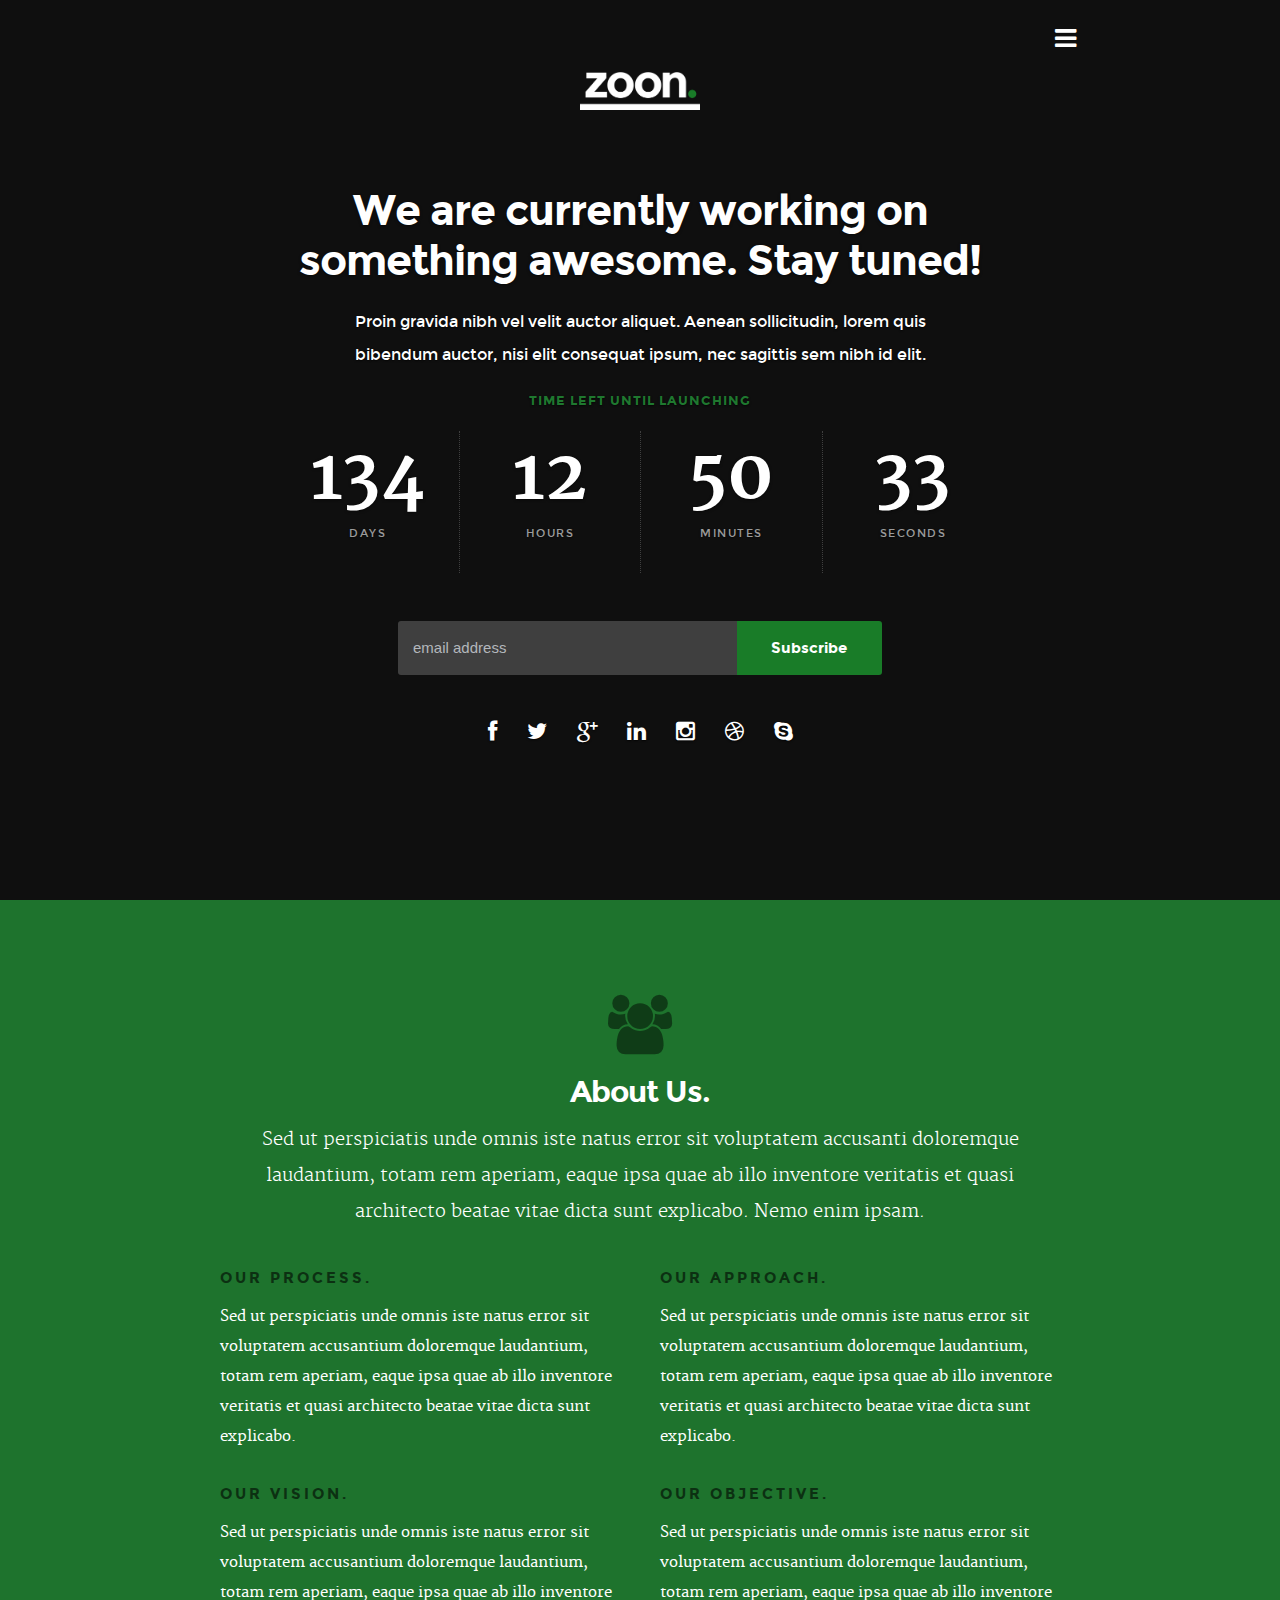
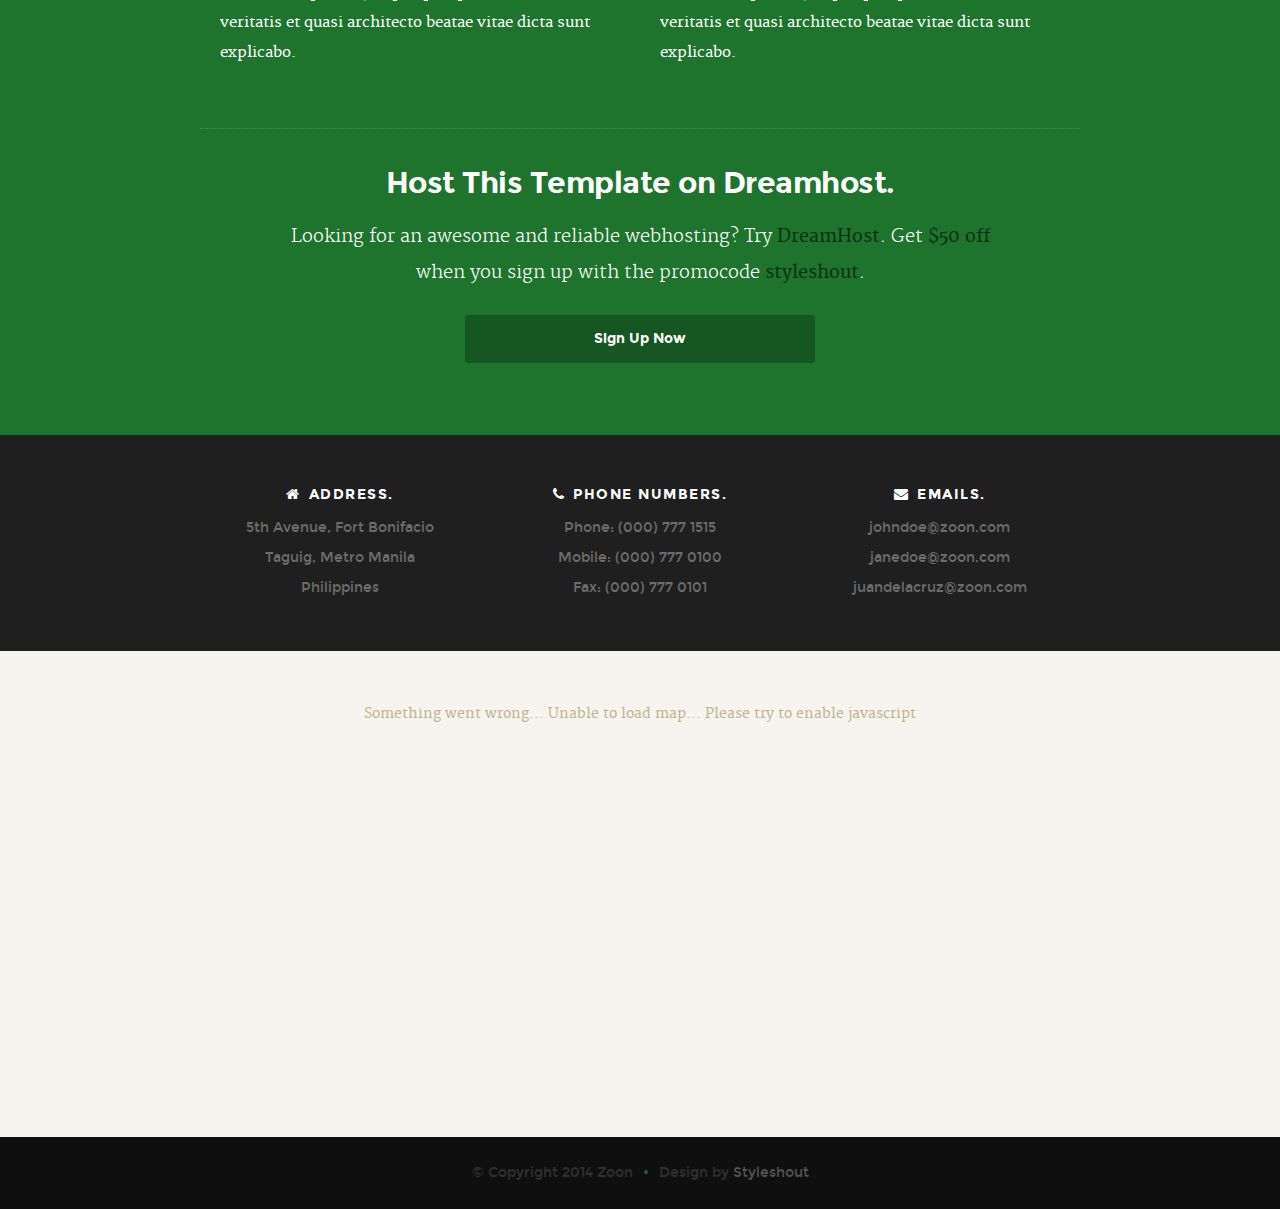
==== inner.html @ 170deaaf "Merge pull request #1 from myxaj13/rusification-for-index-myxa" ====
<!DOCTYPE html>
<!--[if lt IE 8 ]><html class="no-js ie ie7" lang="en"> <![endif]-->
<!--[if IE 8 ]><html class="no-js ie ie8" lang="en"> <![endif]-->
<!--[if (gte IE 8)|!(IE)]><!--><html class="no-js" lang="en"> <!--<![endif]-->
<head>

   <!--- Basic Page Needs
   ================================================== -->
   <meta charset="utf-8">
	<title>Zoon - Free Responsive HTML5/CSS3 Template</title>
	<meta name="description" content="">
	<meta name="author" content="">

   <!-- Mobile Specific Metas
   ================================================== -->
	<meta name="viewport" content="width=device-width, initial-scale=1, maximum-scale=1">

	<!-- CSS
    ================================================== -->
   <link rel="stylesheet" href="css2/default.css">
	<link rel="stylesheet" href="css2/layout.css">
   <link rel="stylesheet" href="css2/media-queries.css">    

   <!-- Script
   ================================================== -->
	<script src="js2/modernizr.js"></script>

   <!-- Favicons
	================================================== -->
	<link rel="shortcut icon" href="favicon.png" >

</head>

<body>

	<div id="preloader">      
      <div id="status">
         <img src="images2/preloader.gif" height="64" width="64" alt="">
      </div>
   </div>

   <!-- Intro Section
   ================================================== -->
   <section id="intro">

   	<header class="row">	 

			<div id="logo" >
				<a href="#" >
                 <img src="images2/logo.png" alt="Zoon">                  
              </a>					
			</div>

		   <nav id="nav-wrap">

		      <a class="menu-btn" href="#nav-wrap" title="Show navigation">Show navigation</a>
			   <a class="menu-btn" href="#" title="Hide navigation">Hide navigation</a>

		      <ul id="nav" class="nav">
		         <li class="current"><a class="smoothscroll" href="#home">Home</a></li>
		         <li><a class="smoothscroll" href="#about">About</a></li>			         
			      <li><a class="smoothscroll" href="#location">Location</a></li>
		      </ul> <!-- end #nav -->

		   </nav> <!-- end #nav-wrap --> 	        

   	</header> <!-- Header End -->   	

   	<div  id="main" class="row">

	   	<div class="twelve columns">
	   			
	   		<h1>We are currently working on something awesome. Stay tuned!</h1>

	   		<p>Proin gravida nibh vel velit auctor aliquet. Aenean sollicitudin, lorem quis bibendum auctor, nisi elit consequat ipsum, nec sagittis sem nibh id elit.</p>

	   		<h5>Time Left Until Launching</h5>

	   		<div id="counter" class="cf">
	   			<span>134 <em>days</em></span> 
 					<span>12 <em>hours</em></span>
					<span>50 <em>minutes</em></span>
 					<span>33 <em>seconds</em></span> 
   			</div>					

   			<!-- Begin MailChimp Signup Form -->
	         <div id="mc_embed_signup">
	            <form action="http://facebook.us8.list-manage.com/subscribe/post?u=cdb7b577e41181934ed6a6a44&amp;id=e65110b38d" method="post" id="mc-embedded-subscribe-form" name="mc-embedded-subscribe-form" class="validate" target="_blank" novalidate>
	                  
	               <input type="email" value="" name="EMAIL" class="email" id="mce-EMAIL" placeholder="email address" required>
	               
	               <!-- real people should not fill this in and expect good things - do not remove this or risk form bot signups-->
	               <div style="position: absolute; left: -5000px;"><input type="text" name="b_cdb7b577e41181934ed6a6a44_e65110b38d" value=""></div>
	               
	               <!-- <div class="clear"> --><input type="submit" value="Subscribe" name="subscribe" id="mc-embedded-subscribe" class="button"><!-- </div> -->
	               
	          	</form>
	         </div>

	         <ul class="social">
	            <li><a href="#"><i class="fa fa-facebook"></i></a></li>
	            <li><a href="#"><i class="fa fa-twitter"></i></a></li>
	            <li><a href="#"><i class="fa fa-google-plus"></i></a></li>
	            <li><a href="#"><i class="fa fa-linkedin"></i></a></li>
	            <li><a href="#"><i class="fa fa-instagram"></i></a></li>
	            <li><a href="#"><i class="fa fa-dribbble"></i></a></li>
	            <li><a href="#"><i class="fa fa-skype"></i></a></li>
            </ul>

         </div> 

      </div> <!-- main end -->    	

   </section> <!-- end intro section -->


   <!-- About Section
   ================================================== -->
   <section id="about">

      <div class="row section-header">

      	<div class="twelve columns">	

      		<div class="icon-wrap">
            	<i class="fa fa-group"></i>
         	</div>

	         <h1>About Us.</h1>

	         <p class="lead">Sed ut perspiciatis unde omnis iste natus error sit voluptatem accusanti doloremque laudantium, totam rem aperiam,
	         eaque ipsa quae ab illo inventore veritatis et quasi architecto beatae vitae dicta sunt explicabo. Nemo enim ipsam. 
	         </p>

         </div>

      </div> <!-- end section-header -->             	

      <div class="row section-content">
				
			<div class="six columns">
		      <h3>Our Process.</h3>

		      <p>Sed ut perspiciatis unde omnis iste natus error sit voluptatem accusantium doloremque laudantium, totam rem aperiam,
		      eaque ipsa quae ab illo inventore veritatis et quasi architecto beatae vitae dicta sunt explicabo. 
		      </p>
	      </div>

	      <div class="six columns">
		      <h3>Our Approach.</h3>

		      <p>Sed ut perspiciatis unde omnis iste natus error sit voluptatem accusantium doloremque laudantium, totam rem aperiam,
		      eaque ipsa quae ab illo inventore veritatis et quasi architecto beatae vitae dicta sunt explicabo. 
		      </p>
	      </div>            

      </div> <!-- end section-content -->  

      <div class="row section-content">
				
			<div class="six columns">
		      <h3>Our Vision.</h3>

		      <p>Sed ut perspiciatis unde omnis iste natus error sit voluptatem accusantium doloremque laudantium, totam rem aperiam,
		      eaque ipsa quae ab illo inventore veritatis et quasi architecto beatae vitae dicta sunt explicabo.
		      </p>
	      </div>

	      <div class="six columns">
		      <h3>Our Objective.</h3>

		      <p>Sed ut perspiciatis unde omnis iste natus error sit voluptatem accusantium doloremque laudantium, totam rem aperiam,
		      eaque ipsa quae ab illo inventore veritatis et quasi architecto beatae vitae dicta sunt explicabo. 
		      </p>
	      </div>            

      </div> <!-- end section-content -->       

      <div id="call-to-action">	       

		   <div class="row section-ads">

		      <div class="twelve columns">		         		

			      <h2><a href="http://www.dreamhost.com/r.cgi?287326|STYLESHOUT">Host This Template on Dreamhost.</a></h2>

			      <p class="lead">
			      Looking for an awesome and reliable webhosting? Try <a href="http://www.dreamhost.com/r.cgi?287326|STYLESHOUT"><span>DreamHost</span></a>.
					Get <span>$50 off</span> when you sign up with the promocode <span>styleshout</span>. 
					<!-- Simply type	the promocode in the box labeled “Promo Code” when placing your order. -->							
					</p>

					<div class="action">
			         <a href="http://www.dreamhost.com/r.cgi?287326|STYLESHOUT" class="button">Sign Up Now</a>
	         	</div>

			   </div>

		   </div> <!-- end section-ads -->		         	         

	   </div> <!-- end call-to-action -->		   	

   </section> <!-- About Section End-->    


   <!-- Location Section
   ================================================== -->
	<section id="location">

		<div class="contacts">		
			
			<div class="row contact-details">		           		         

			   <div class="columns">

				   <h3><i class="fa fa-home"></i>Address.</h3>
				   <p>5th Avenue, Fort Bonifacio<br>
						Taguig, Metro Manila <br>
						Philippines
					</p>

			   </div> 

			   <div class="columns">

				   <h3><i class="fa fa-phone"></i>Phone Numbers.</h3>
				   <p>Phone: (000) 777 1515<br>
				   	Mobile: (000) 777 0100<br>
				   	Fax: (000) 777 0101
				   </p>

			   </div>	 

			   <div class="columns end">

				   <h3><i class="fa fa-envelope"></i>Emails.</h3>
				   <p>johndoe@zoon.com<br>
				   	janedoe@zoon.com <br>
				   	juandelacruz@zoon.com
				   </p>

			   </div>          	

		 	</div> <!-- end contact-details -->		  

		</div> <!-- end contacts -->

	   <div id="map">

	   	 <p class="map-error">Something went wrong... Unable to load map... Please try to enable javascript</p>   

	   </div> <!-- end map -->

	</section> <!-- end location section -->

   <!-- footer
   ================================================== -->
   <footer>

      <div class="row">

         <div class="twelve columns">            

            <ul class="copyright">
               <li>&copy; Copyright 2014 Zoon</li>
               <li>Design by <a title="Styleshout" href="http://www.styleshout.com/">Styleshout</a></li>          
            </ul>

         </div>          

      </div>

      <div id="go-top"><a class="smoothscroll" title="Back to Top" href="#intro"><i class="icon-up-open"></i></a></div>

   </footer> <!-- Footer End-->   

   <!-- Java Script
   ================================================== -->
   <script src="http://ajax.googleapis.com/ajax/libs/jquery/1.10.2/jquery.min.js"></script>
   <script>window.jQuery || document.write('<script src="js2/jquery-1.10.2.min.js"><\/script>')</script>
   <script type="text/javascript" src="js/jquery-migrate-1.2.1.min.js"></script>

	<script src="http://maps.google.com/maps/api/js?sensor=true" type="text/javascript"></script>
   <script src="js2/gmaps.js"></script>
   <script src="js2/waypoints.js"></script>
   <script src="js2/jquery.countdown.js"></script>
   <script src="js2/jquery.placeholder.js"></script>
   <script src="js2/backstretch.js"></script>  
   <script src="js2/init.js"></script>

</body>

</html>
---- css2/default.css ----
/*
=====================================================================
*   Zoon v1.0 Default Stylesheet
*   url: styleshout.com
*   06-07-2014
=====================================================================

TOC:
a. Webfonts and Icon fonts
b. Preloader
c. Reset
d. Default Styles
   1. Basic
   2. Typography
   3. Links
   4. Media
   5. Buttons
   6. Forms
d. Grid
e. Others
   1. Clearing
   2. Misc

=====================================================================  */


/* ------------------------------------------------------------------ */
/* a. Webfonts and Icon fonts
 ------------------------------------------------------------------ */

@import url("fonts.css");
@import url("fontello/css/fontello.css");
@import url("font-awesome/css/font-awesome.min.css");


/* ------------------------------------------------------------------ */
/* b. Preloader
 ------------------------------------------------------------------ */

#preloader  {
   position: fixed;
   top: 0;
   left: 0;
   right: 0;
   bottom: 0;
   background: #fff;
   z-index: 99999;
   height: 100%;
}
#status  {    
   position: absolute;
   left: 50%;
   top: 50%;
   width: 64px;
   height: 64px;
   margin: -32px 0 0 -32px;  
   padding: 0;    
}

/* ------------------------------------------------------------------
/* c. Reset
      Adapted from:
      Normalize.css - https://github.com/necolas/normalize.css/
      HTML5 Doctor Reset - html5doctor.com/html-5-reset-stylesheet/
/* ------------------------------------------------------------------ */

html, body, div, span, object, iframe,
h1, h2, h3, h4, h5, h6, p, blockquote, pre,
abbr, address, cite, code,
del, dfn, em, img, ins, kbd, q, samp,
small, strong, sub, sup, var,
b, i,
dl, dt, dd, ol, ul, li,
fieldset, form, label, legend,
table, caption, tbody, tfoot, thead, tr, th, td,
article, aside, canvas, details, figcaption, figure,
footer, header, hgroup, menu, nav, section, summary,
time, mark, audio, video {
   margin: 0;
   padding: 0;
   border: 0;
   outline: 0;
   font-size: 100%;
   vertical-align: baseline;
   background: transparent;
}

article,aside,details,figcaption,figure,
footer,header,hgroup,menu,nav,section {
   display: block;
}

audio,
canvas,
video {
   display: inline-block;
}

audio:not([controls]) {
   display: none;
   height: 0;
}

[hidden] { display: none; }

code, kbd, pre, samp {
   font-family: monospace, serif;
   font-size: 1em;
}

pre {
   white-space: pre;
   white-space: pre-wrap;
   word-wrap: break-word;
}

blockquote, q { quotes: &#8220 &#8220; }

blockquote:before, blockquote:after,
q:before, q:after {
   content: '';
   content: none;
}

ins {
   background-color: #ff9;
   color: #000;
   text-decoration: none;
}

mark {
   background-color: #B5F9D0;
   color: #555;
}

del { text-decoration: line-through; }

abbr[title], dfn[title] {
   border-bottom: 1px dotted;
   cursor: help;
}

table {
   border-collapse: collapse;
   border-spacing: 0;
}


/* ------------------------------------------------------------------ */
/* d. Default and Basic Styles
      Adapted from:
      Skeleton CSS Framework - http://www.getskeleton.com/
      Typeplate Typographic Starter Kit - http://typeplate.com/
/* ------------------------------------------------------------------ */

/* 1. Basic  ------------------------------------------------------- */

*,
*:before,
*:after {
   -moz-box-sizing: border-box;
   -webkit-box-sizing: border-box;
   box-sizing: border-box;
}

html { font-size: 62.5%; }

body {
   background: #fff;
   font-family: 'merriweather-regular', sans-serif;
   font-weight: normal;
   font-size: 15px;
   line-height: 30px;
	color: #838C95;

   -webkit-font-smoothing: antialiased; /* Fix for webkit rendering */
	-webkit-text-size-adjust: 100%;
}

/* 2. Typography
      Vertical rhythm with leading derived from 6
--------------------------------------------------------------------- */

h1, h2, h3, h4, h5, h6 {
   color: #313131;
	font-family: 'montserrat-bold', sans-serif;
   font-weight: normal;
}
h1 a, h2 a, h3 a, h4 a, h5 a, h6 a { font-weight: inherit; }
h1 { font-size: 38px; line-height: 42px; margin-bottom: 12px; letter-spacing: -1px; }
h2 { font-size: 28px; line-height: 36px; margin-bottom: 6px; }
h3 { font-size: 22px; line-height: 30px; margin-bottom: 12px; }
h4 { font-size: 20px; line-height: 30px; margin-bottom: 6px; }
h5 { font-size: 18px; line-height: 30px; }
h6 { font-size: 14px; line-height: 30px; }
.subheader { }

p { margin: 0 0 30px 0; }
p img { margin: 0; }
p.lead {
   font: 18px/36px 'merriweather-light', sans-serif;
   margin-bottom: 24px;
}

/* for 'em' and 'strong' tags, font-size and line-height should be same with
the body tag due to rendering problems in some browsers */
em { font: 15px/30px 'merriweather-italic', sans-serif; }
strong, b { font: 15px/30px 'merriweather-bold', sans-serif; }
small { font-size: 11px; line-height: inherit; }

/*	Blockquotes */
blockquote {
   margin: 30px 0px;
   padding-left: 40px;
   position: relative;
}
blockquote:before {
   content: "\201C";
   opacity: 0.45;
   font-size: 80px;
   line-height: 0px;
   margin: 0;
   font-family: arial, sans-serif;

   position: absolute;
   top:  30px;
	left: 0;
}
blockquote p {
   font-family: georgia, serif;
   font-style: italic;
   padding: 0;
   font-size: 18px;
   line-height: 30px;
}
blockquote cite {
   display: block;
   font-size: 12px;
   font-style: normal;
   line-height: 18px;
}
blockquote cite:before { content: "\2014 \0020"; }
blockquote cite a,
blockquote cite a:visited { color: #8B9798; border: none }

/* ---------------------------------------------------------------------
/*  Pull Quotes Markup
/*
    <aside class="pull-quote">
		<blockquote>
			<p></p>
		</blockquote>
	 </aside>
/*
/* --------------------------------------------------------------------- */
.pull-quote {
   position: relative;
	padding: 18px 30px 18px 0px;
}
.pull-quote:before,
.pull-quote:after {
	height: 1em;
	opacity: 0.45;
	position: absolute;
	font-size: 80px;
   font-family: Arial, Sans-Serif;
}
.pull-quote:before {
	content: "\201C";
	top:  33px;
	left: 0;
}
.pull-quote:after {
	content: '\201D';
	bottom: -33px;
	right: 0;
}
.pull-quote blockquote {
   margin: 0;
}
.pull-quote blockquote:before {
   content: none;
}

/* Abbreviations */
abbr {
   font-family: 'merriweather-bold', sans-serif;
	font-variant: small-caps;
	text-transform: lowercase;
   letter-spacing: .5px;
	color: gray;
}
abbr:hover { cursor: help; }

/* drop cap */
.drop-cap:first-letter {
	float: left;
	margin: 0;
	padding: 14px 6px 0 0;
	font-size: 84px;
	font-family: /* Copperplate */ 'montserrat-bold', sans-serif;
   line-height: 60px;
	text-indent: 0;
	background: transparent;
	color: inherit;
}

hr { border: solid #E8E8E8; border-width: 1px 0 0; clear: both; margin: 11px 0 30px; height: 0; }


/*  3. Links  ------------------------------------------------------- */

a, a:visited {
   text-decoration: none;
   outline: 0;
   color: #197C28;

   -webkit-transition: color .3s ease-in-out;
   -moz-transition: color .3s ease-in-out;
   -o-transition: color .3s ease-in-out;
   transition: color .3s ease-in-out;
}
a:hover, a:focus { color: #333; }
p a, p a:visited { line-height: inherit; }


/*  4. List  --------------------------------------------------------- */

ul, ol { margin-bottom: 24px; margin-top: 12px; }
ul { list-style: none outside; }
ol { list-style: decimal; }
ol, ul.square, ul.circle, ul.disc { margin-left: 30px; }
ul.square { list-style: square outside; }
ul.circle { list-style: circle outside; }
ul.disc { list-style: disc outside; }
ul ul, ul ol,
ol ol, ol ul { margin: 6px 0 6px 30px; }
ul ul li, ul ol li,
ol ol li, ol ul li { margin-bottom: 6px; }
li { line-height: 18px; margin-bottom: 12px; }
ul.large li { }
li p { }

/* ---------------------------------------------------------------------
/*  Stats Tab Markup

    <ul class="stats-tabs">
		<li><a href="#">[value]<b>[name]</b></a></li>
	 </ul>

    Extend this object into your markup.
/*
/* --------------------------------------------------------------------- */
.stats-tabs {
   padding: 0;
   margin: 24px 0;
}
.stats-tabs li {
	display: inline-block;
	margin: 0 10px 18px 0;
	padding: 0 10px 0 0;
	border-right: 1px solid #ccc;
}
.stats-tabs li:last-child {
	margin: 0;
	padding: 0;
	border: none;
}
.stats-tabs li a {
	display: inline-block;
	font-size: 22px;
	font-family: 'montserrat-bold', sans-serif;
   border: none;
   color: #313131;
}
.stats-tabs li a:hover {
   color: #197C28;
}
.stats-tabs li a b {
	display: block;
	margin: 6px 0 0 0;
	font-size: 13px;
	font-family: 'montserrat-regular', sans-serif;
   color: #8B9798;
}

/* definition list */
dl { margin: 12px 0; }
dt { margin: 0; color: #197C28; }
dd { margin: 0 0 0 20px; }

/* Lining Definition Style Markup */
.lining dt,
.lining dd {
	display: inline;
	margin: 0;
}
.lining dt + dt:before,
.lining dd + dt:before {
	content: "\A";
	white-space: pre;
}
.lining dd + dd:before {
	content: ", ";
}
.lining dd:before {
	content: ": ";
	margin-left: -0.2em;
}

/* Dictionary Definition Style Markup */
.dictionary-style dt {
	display: inline;
	counter-reset: definitions;
}
.dictionary-style dt + dt:before {
	content: ", ";
	margin-left: -0.2em;
}
.dictionary-style dd {
	display: block;
	counter-increment: definitions;
}
.dictionary-style dd:before {
	content: counter(definitions, decimal) ". ";
}

/* Pagination */
.pagination {
   margin: 36px auto;
   text-align: center;
}
.pagination ul li {
   display: inline-block;
   margin: 0;
   padding: 0;
}
.pagination .page-numbers {
   font: 15px/18px 'montserrat-regular', sans-serif;
   display: inline-block;
   padding: 6px 10px;
   margin-right: 3px;
   margin-bottom: 6px;
	color: #6E757C;
	background-color: #E6E8EB;

	-webkit-transition: all 200ms ease-in-out;
	-moz-transition: all 200ms ease-in-out;
	-o-transition: all 200ms ease-in-out;
	-ms-transition: all 200ms ease-in-out;
	transition: all 200ms ease-in-out;

   border-radius: 3px;
}
.pagination .page-numbers:hover {
   background: #838A91;
   color: #fff;
}
.pagination .current,
.pagination .current:hover {
   background-color: #197C28;
   color: #fff;
}
.pagination .inactive,
.pagination .inactive:hover {
   background-color: #E6E8EB;
	color: #A9ADB2;
}
.pagination .prev, .pagination .next {}

/* 5. Media   --------------------------------------------------------- */

img,
video,
iframe,
embed,
object {
   max-width: 100%;
   height: auto;
}
img.pull-right { margin: 12px 0px 0px 18px; }
img.pull-left { margin: 12px 18px 0px 0px; }

/* 6. Buttons  --------------------------------------------------------- */

.button,
.button:visited,
button,
input[type="submit"],
input[type="reset"],
input[type="button"] {
   font: 14px/24px 'montserrat-bold', sans-serif;
   background: #197C28;
   color: #fff;
   display: inline-block;   
	text-decoration: none;
   letter-spacing: 0;   
	padding: 12px 20px;
	margin-bottom: 18px;
   border: none;
   cursor: pointer;
   height: auto;  

   -webkit-transition: all .2s ease-in-out;
	-moz-transition: all .2s ease-in-out;
	-o-transition: all .2s ease-in-out;
	-ms-transition: all .2s ease-in-out;
	transition: all .2s ease-in-out;

   border-radius: 3px;
}

.button:hover,
button:hover,
input[type="submit"]:hover,
input[type="reset"]:hover,
input[type="button"]:hover {
   background: #146320;
   color: #fff;
}

.button:active,
button:active,
input[type="submit"]:active,
input[type="reset"]:active,
input[type="button"]:active {
   background: #197C28;
   color: #fff;
}

.button.full-width,
button.full-width,
input[type="submit"].full-width,
input[type="reset"].full-width,
input[type="button"].full-width {
	width: 100%;
	padding-left: 0 !important;
	padding-right: 0 !important;
	text-align: center;
}

/* Fix for odd Mozilla border & padding issues */
button::-moz-focus-inner,
input::-moz-focus-inner {
    border: 0;
    padding: 0;
}


/* 7. Forms  --------------------------------------------------------- */

form { margin-bottom: 24px; }
fieldset { margin-bottom: 24px; }

input[type="text"],
input[type="password"],
input[type="email"],
textarea,
select {
   display: block;
   padding: 18px 15px;
   margin: 0 0 24px 0;
   border: 0;
   outline: none;
   vertical-align: middle;
   min-width: 225px;
	max-width: 100%;
   font-size: 15px;
   line-height: 24px;
	color: #647373;
	background: #D3D9D9;
   border-radius: 3px;

}

/* select { padding: 0;
   width: 220px;
   } */

input[type="text"]:focus,
input[type="password"]:focus,
input[type="email"]:focus,
textarea:focus {
   color: #B3B7BC;
	background-color: #383D41;
}

textarea { min-height: 220px; }

label,
legend {
   font: 16px/24px 'montserrat-bold', sans-serif;
	margin: 12px 0;
   color: #3d4145;
   display: block;
}
label span,
legend span {
	color: #8B9798;
   font: 14px/24px 'merriweather-regular', sans-serif;
}

input[type="checkbox"],
input[type="radio"] {
   font-size: 15px;
   color: #3d4145;
}

input[type="checkbox"] { display: inline; }

/* Style Placeholder Text */

::-webkit-input-placeholder {
   color: #B3B7BC;
}
:-moz-placeholder { /* Firefox 18- */
   color: #B3B7BC;  
}
::-moz-placeholder {  /* Firefox 19+ */
   color: #B3B7BC;  
}
:-ms-input-placeholder { 
   color: #B3B7BC;  
}
.placeholder {
	color: #B3B7BC !important;
}

/* ------------------------------------------------------------------ */
/* e. Grid
--------------------------------------------------------------------- */

/* default
--------------------------------------------------------------- */
.row {
   width: 96%;
   max-width: 1008px;
   margin: 0 auto;
}
/* fixed width for IE8 */
.ie .row { width: 1000px ; }

.narrow .row { max-width: 980px; }

.row .row { width: auto; max-width: none; margin: 0 -20px; }

/* row clearing */
.row:before,
.row:after {
    content: " ";
    display: table;
}
.row:after {
    clear: both;
}

.column, .columns {
   position: relative;
   padding: 0 20px;
   min-height: 1px;
   float: left;
}
.column.centered, .columns.centered  {
    float: none;
    margin: 0 auto;
}

/* removed gutters */
.row.collapsed > .column,
.row.collapsed > .columns,
.column.collapsed, .columns.collapsed  { padding: 0; }

[class*="column"] + [class*="column"]:last-child { float: right; }
[class*="column"] + [class*="column"].end { float: right; }

/* column widths */
.row .one         { width: 8.33333%; }
.row .two         { width: 16.66667%; }
.row .three       { width: 25%; }
.row .four        { width: 33.33333%; }
.row .five        { width: 41.66667%; }
.row .six         { width: 50%; }
.row .seven       { width: 58.33333%; }
.row .eight       { width: 66.66667%; }
.row .nine        { width: 75%; }
.row .ten         { width: 83.33333%; }
.row .eleven      { width: 91.66667%; }
.row .twelve      { width: 100%; }

/* Offsets */
.row .offset-1    { margin-left: 8.33333%; }
.row .offset-2    { margin-left: 16.66667%; }
.row .offset-3    { margin-left: 25%; }
.row .offset-4    { margin-left: 33.33333%; }
.row .offset-5    { margin-left: 41.66667%; }
.row .offset-6    { margin-left: 50%; }
.row .offset-7    { margin-left: 58.33333%; }
.row .offset-8    { margin-left: 66.66667%; }
.row .offset-9    { margin-left: 75%; }
.row .offset-10   { margin-left: 83.33333%; }
.row .offset-11   { margin-left: 91.66667%; }

/* Push/Pull */
.row .push-1      { left: 8.33333%; }
.row .pull-1      { right: 8.33333%; }
.row .push-2      { left: 16.66667%; 	}
.row .pull-2      { right: 16.66667%; }
.row .push-3      { left: 25%; }
.row .pull-3      { right: 25%;	}
.row .push-4      { left: 33.33333%; }
.row .pull-4      { right: 33.33333%; }
.row .push-5      { left: 41.66667%; }
.row .pull-5      { right: 41.66667%; }
.row .push-6      { left: 50%; }
.row .pull-6      { right: 50%; }
.row .push-7      { left: 58.33333%; }
.row .pull-7      { right: 58.33333%; }
.row .push-8      { left: 66.66667%; 	}
.row .pull-8      { right: 66.66667%; }
.row .push-9      { left: 75%; }
.row .pull-9      { right: 75%; }
.row .push-10     { left: 83.33333%; }
.row .pull-10     { right: 83.33333%; }
.row .push-11     { left: 91.66667%; }
.row .pull-11     { right: 91.66667%; }

/* block grids
--------------------------------------------------------------------- */
.bgrid-sixths [class*="column"]   { width: 16.66667%; }
.bgrid-quarters [class*="column"] { width: 25%; }
.bgrid-thirds [class*="column"]   { width: 33.33333%; }
.bgrid-halves [class*="column"]   { width: 50%; }

[class*="bgrid"] [class*="column"] + [class*="column"]:last-child { float: left; }

/* Left clearing for block grid columns - columns that changes width in
different screen sizes. Allows columns with different heights to align
properly.
--------------------------------------------------------------------- */
.first { clear: left; }   /* first column in default screen */
.s-first { clear: none; } /* first column in smaller screens */

/* smaller screens
--------------------------------------------------------------- */
@media only screen and (max-width: 900px) {

   /* block grids on small screens */
   .s-bgrid-sixths [class*="column"]   { width: 16.66667%; }
   .s-bgrid-quarters [class*="column"] { width: 25%; }
   .s-bgrid-thirds [class*="column"]   { width: 33.33333%; }
   .s-bgrid-halves [class*="column"]   { width: 50%; }

   /* block grids left clearing */
   .first { clear: none; }
   .s-first { clear: left; }

}

/* screenwidth less than 768px - mobile/smaller tablets
--------------------------------------------------------------- */
@media only screen and (max-width: 767px) {

   .row {
	   width: 480px;
	   margin: 0 auto;
      padding: 0;
	}
   .column, .columns {
	   width: auto !important;      
	   float: none;
	   margin-left: 0;
	   margin-right: 0;
      padding: 0 30px;
   }
   .row .row { width: auto; max-width: none; margin: 0 -30px; }

   [class*="column"] + [class*="column"]:last-child { float: none; }
   [class*="bgrid"] [class*="column"] + [class*="column"]:last-child { float: none; }

   /* Offsets */
   .row .offset-1    { margin-left: 0%; }
   .row .offset-2    { margin-left: 0%; }
   .row .offset-3    { margin-left: 0%; }
   .row .offset-4    { margin-left: 0%; }
   .row .offset-5    { margin-left: 0%; }
   .row .offset-6    { margin-left: 0%; }
   .row .offset-7    { margin-left: 0%; }
   .row .offset-8    { margin-left: 0%; }
   .row .offset-9    { margin-left: 0%; }
   .row .offset-10   { margin-left: 0%; }
   .row .offset-11   { margin-left: 0%; }
}

/* screenwidth less than or equal 480px - mobile wide
--------------------------------------------------------------- */
@media only screen and (max-width: 480px) {

   .row { width: auto; }

}

/* larger screens
--------------------------------------------------------------- */
@media screen and (min-width: 1200px) {

   .wide .row { max-width: 1180px; }

}

/* ------------------------------------------------------------------ */
/* f. Others
/* ------------------------------------------------------------------ */

/*  1. Clearing
    (http://nicolasgallagher.com/micro-clearfix-hack/
--------------------------------------------------------------------- */

.cf:before,
.cf:after {
    content: " ";
    display: table;
}
.cf:after {
    clear: both;
}

/*  2. Misc -------------------------------------------------------- */

.remove-bottom { margin-bottom: 0 !important; }
.half-bottom { margin-bottom: 12px !important; }
.add-bottom { margin-bottom: 24px !important; }
.no-border { border: none; }

.text-center  { text-align: center !important; }
.text-left    { text-align: left !important; }
.text-right   { text-align: right !important; }
.pull-left    { float: left !important; }
.pull-right   { float: right !important; }
.align-center {
	margin-left: auto !important;
	margin-right: auto !important;
	text-align: center !important;
}
---- css2/layout.css ----
/*
=====================================================================
*   Zoon v1.0 Layout Stylesheet
*   url: styleshout.com
*   06-07-2014
=====================================================================

   TOC:
   a. General Styles
   b. Intro Section
   c. About Section
   d. Location Section
   e. Footer

===================================================================== */

/* ------------------------------------------------------------------ */
/* a. General Styles
/* ------------------------------------------------------------------ */

body { background: #0f0f0f; }


/* ------------------------------------------------------------------ */
/* b. Intro Styles
/* ------------------------------------------------------------------ */

#intro {
   position: relative;
   padding-bottom: 102px;   
   min-height: 900px;
   width: 100%;
   background: #161415 url(../images/header-background.jpg) no-repeat center center;
   background-size: cover !important;
	-webkit-background-size: cover !important;   
}

/* Header 
/* ------------------------------------------------------------------ */
header {   
   height: 60px;
   width: 100%; 
   position: relative;       
}
header #logo {	
	width: 120px;	
	margin-left: -60px;
	text-align: center;
	
	position: absolute;
	top: 72px;
	left: 50%;
}

/* primary navigation
--------------------------------------------------------------------- */
#nav-wrap, #nav-wrap ul, #nav-wrap li, #nav-wrap a {
	margin: 0;
	padding: 0;
	border: none;
	outline: none;
}

/* nav-wrap */
#nav-wrap {
   font: 11px 'montserrat-bold', sans-serif;
   text-transform: uppercase;
   letter-spacing: 2px;
   float: left;
   z-index: 9999;

   position: absolute;
   top: 12px;
   right: 30px;    
}

/* hide toggle button */
#nav-wrap > a { display: none; }
#nav-wrap > a {	   
   text-align: left;
   border: none;            
   height: 54px;
   line-height: 54px; 
   float: right;     
                        
   font: 0/0 a;
   text-shadow: none;
   color: transparent;

   position: absolute;
   top: 0px;
   right: 36px;
}
#nav-wrap > a:before {   
	font-family: 'FontAwesome';
   content: "\f0c9";
   color: #fff;
   margin: 0;
   font-size: 25px;
   line-height: 54px;
   text-align: left;      
   display: block; 
   float: right;     
}

/* hide menu panel */
#nav-wrap ul#nav {
   padding: 24px 36px 36px 36px;     
   height: auto; 
   width: auto;     
   clear: both;    
   display: none;
   background: #111;
   background: rgba(0, 0, 0, .8);
   border-radius: 3px;
            
   position: relative;
   top: 54px;
   right: 30px;           
}
   
/* display toggle buttons */
.no-js #nav-wrap:not( :target ) > a:first-of-type,
.no-js #nav-wrap:target > a:last-of-type  {
   display: block;
} 
.js #nav-wrap a { display: block; }  

/* display menu panels - no JS*/
.no-js #nav-wrap:target > ul#nav  {
   display: block;           
}

ul#nav li {
   display: block;
   height: auto;      
   text-align: left;
   border-bottom: 1px solid #202226;
   border-bottom-style: dotted; 
}

ul#nav li a {  
   display: block;   
   width: auto;  
   margin: 0;
   padding: 0;      
   margin: 12px 0; 
   line-height: 16px; /* reset line-height from 54px */
   border: none;
   color: #fff;

   -webkit-transition: color .2s ease-in-out;
   -moz-transition: color .2s ease-in-out;
   -o-transition: color .2s ease-in-out;
   -ms-transition: color .2s ease-in-out;
   transition: color .2s ease-in-out;
}  

ul#nav li a:hover { color: #1E732D; }
ul#nav li a:active { background-color: transparent !important; }
ul#nav li.current a { color: #1E732D; }


/* Main 
------------------------------------------------------------------ */
#main {
	margin: 126px auto 0;
	text-align: center;	
}
#main h1 {
	font: 42px/1.2em 'montserrat-bold', sans-serif;	
	color: #fff;
	margin-bottom: 18px;	
	padding: 0 10%;
	text-shadow: 0px 1px 3px rgba(0, 0, 0, .5);	
}
#main p {	
	font: 16px/33px 'montserrat-regular', sans-serif;
	color: #fff;
	margin-bottom: 18px;
	padding: 0 18%;
	text-shadow: 0px 1px 2px rgba(0, 0, 0, .7);
}
#main h5 {
	font: 13px/24px 'montserrat-bold', sans-serif;
	color: #1F782F;
	text-transform: uppercase;
	letter-spacing: 1px;
	text-shadow: 0px 1px 2px rgba(0, 0, 0, .7);	
}

/* counter */
#main #counter {
	width: 75%;
	color: #fff;
	text-align: center;
	margin: 18px auto 0;
}
#main #counter span {
	font: 70px/1em 'merriweather-bold', serif;
	display: block;
	padding: 12px 0 30px;
	min-width: 25%;
	float: left;	
	text-shadow: 0px 1px 3px rgba(0, 0, 0, .5);	
	border-left: 1px dotted rgba(255, 255, 255, .2);	
}
#main #counter span:first-child { border-left: none; }
#main #counter span em {
	font: 11px/18px 'montserrat-regular', sans-serif;
	text-transform: uppercase;
	letter-spacing: 1.5px;
	margin-top: 12px;	
	display: block;
	color: #BCBCBC;
	color: rgba(255, 255, 255,.6);
	text-shadow: 0px 1px 2px rgba(0, 0, 0, .7);	
}

/* mailchimp form */
#main #mc_embed_signup {
	clear: both;
	margin: 48px auto 18px;
	width: 50%;	
}
#main #mc_embed_signup:before,
#main #mc_embed_signup:after {
    content: " ";
    display: table;
}
#main #mc_embed_signup:after {
    clear: both;
}

#main #mc_embed_signup input {
	display: inline-block;
	float: left;
}
#main #mc_embed_signup input[type="email"] {	
	font-size: 15px;
	height: 54px;
	line-height: 30px;
	padding: 12px 15px;
	border-radius: 3px 0 0 3px;	
	background: #727272;
	background: rgba(255, 255, 255, .2);	
	width: 70%;
}
#main #mc_embed_signup input[type="submit"] {
	font-size: 15px;
	line-height: 30px;
	height: 54px;
	padding: 12px 30px;
	margin: 0 0 18px 0;
	border-radius: 0 3px 3px 0;	
	background: #197C28;
	background: rgba(25, 124, 40, 1);	
	width: 30%;	
}
#main #mc_embed_signup input[type="submit"]:hover {
	background: #146320;
}

/* social links */
#main .social {
	clear: both;
	font-size: 22px;
   margin: 12px 0 24px;
   padding: 0;   
   text-shadow: 0px 1px 2px rgba(0, 0, 0, .8);
}
#main .social li {
   display: inline-block;
   margin: 0 12px;
   padding: 0;
}
#main .social li a { color: #fff; }
#main .social li a:hover { color: #197C28; }


/* ------------------------------------------------------------------ */
/* c. About Section
/* ------------------------------------------------------------------ */

#about {
	background: #1E732D;
	color: #fff; 
   padding-top: 96px;
   padding-bottom: 72px;     
   overflow: hidden; 
}
#about a, #about a:visited  { color: #0C3012; }
#about a:hover, #about a:focus { color: #fff; }

.section-header,
.section-content {
	max-width: 880px;
}
#about .section-header {
	text-align: center;	
	margin-bottom: 12px;
}
#about .section-header .icon-wrap { 	
	font-size: 60px;
	margin-bottom: 18px;
	color: #0F3C17; 
}
#about .section-header h1 {
   font: 30px/36px 'montserrat-bold', sans-serif;
   color: #fff;
   margin-bottom: 12px;
   padding: 0 15%;
}
#about .section-header p { 
	color: #fff; 
	padding: 0 3%;
}
#about h3 {
   font: 15px/24px 'montserrat-bold', sans-serif;
   color: #0C3012;
   text-transform: uppercase;
   letter-spacing: 3px;   
   margin-bottom: 12px;
}

/* Call To Action 
------------------------------------------------------------------ */
#call-to-action {
	padding-top: 30px;  
   text-align: center; 
}
#call-to-action .section-ads {
	max-width: 880px;
	padding-top: 36px;
	border-top: 1px dotted #4b8f57;
	border-top: 1px dotted rgba(255, 255, 255, .2);	
}
#call-to-action h2 {
   font: 30px/36px 'montserrat-bold', sans-serif;
   color: #EBEEEE;
   letter-spacing: -0.5px;   
   margin-bottom: 18px;
   padding: 0 15%;
}
#call-to-action h2 a { color: #fff !important; }
#call-to-action p { 
	color: #fff; 
	padding: 0 8%;
}
#call-to-action span { 
	font-family: 'merriweather-regular', serif;
	color: #0C3012; 
}
#call-to-action .action a.button { 
	width: 350px;	
	margin: 0 auto;
}
#call-to-action .button {
	background: #165622;
	color: #fff !important;
}
#call-to-action .button:hover,
#call-to-action .button:active {
   background: #FFFFFF;
   color: #0D0D0D !important;
}


/* ------------------------------------------------------------------ */
/* d. Location Section
/* ------------------------------------------------------------------ */

#location .contacts {
	background: #1F1F1F;   
	padding-top: 48px;
   padding-bottom: 18px;   
}
#location .contact-details {
	max-width: 900px;	
	text-align: center;
}
#location .contacts .row .columns {	width: 33.33333%; }
#location .contacts .row .end { float: left; }
#location .contacts h3 {
   font: 14px/24px 'montserrat-bold', sans-serif;
   color: #fff;
   text-transform: uppercase;
   letter-spacing: 1.5px;   
   margin-bottom: 6px;
}
#location .contacts p {	
   line-height: 30px;
   font-family: 'montserrat-regular', sans-serif;
   font-size: 14px;
   color: #6C6C6C;
}
#location .contacts h3 i {	margin-right: 8px; }

/* map */
#map {
   display: block;
	height: 486px;
   width: 100%;
   background-color: #F6F4EF;
}
#map img { max-width:inherit !important; }
#map .map-error {
  text-align: center;
  padding-top: 48px;
  color: #C0B491;
  font-size: 14px;
}
#map .fa {
	font-size: 60px;
	color: #1F1F1F;
}


/* ------------------------------------------------------------------ */
/* e. Footer
/* ------------------------------------------------------------------ */

footer {
	font: 14px/24px 'montserrat-regular', sans-serif;
	background: #0f0f0f;
   padding-top: 24px;
   padding-bottom: 24px;
   color: #303030;      
}
footer a, footer a:visited { color: #525252; }
footer a:hover, footer a:focus { color: #fff; }

/* copyright */
footer .copyright {
    margin: 0;
    padding: 0;
    text-align: center;
 }
footer .copyright li {
    display: inline-block;
    margin: 0;
    padding: 0;
    line-height: 24px;
}
.ie footer .copyright li {
   display: inline;
}
footer .copyright li:before {
    content: "\2022";
    padding-left: 6px;
    padding-right: 10px;
    color: #1B6728;
}
footer .copyright  li:first-child:before {
    display: none;
}

/* Go To Top Button */
#go-top {
	position: fixed;
	bottom: 30px;
   right: 30px;  
   text-align: center; 
   display: none;
}
#go-top a {
	text-decoration: none;
	border: 0 none;
	display: block;
	width: 48px;
	height: 48px;
	background-color: #303030;

	-webkit-transition: all 0.2s ease-in-out;
   -moz-transition: all 0.2s ease-in-out;
   -o-transition: all 0.2s ease-in-out;
   -ms-transition: all 0.2s ease-in-out;
   transition: all 0.2s ease-in-out;

   color: #fff;
   font-size: 16px;
   line-height: 48px;
 	border-radius: 3px;
}
#go-top a:hover { background: #165622; }
---- css2/media-queries.css ----
/* ==================================================================

*   Zoon Media Queries
*   url: styleshout.com
*   06-07-2014

/* ================================================================== */


/* screenwidth less than 1140px
--------------------------------------------------------------------- */
@media only screen and (max-width: 1140px) {

	/* Intro Styles
	------------------------------------------------------------------ */
	#intro {	min-height: 828px; }

	/* Header 
	------------------------------------------------------------------ */
	header #logo {	
		top: 66px;	
		width: 100px;
		margin-left: -50px;
	}

   /* main
   ------------------------------------------------------------------ */
   #main { margin-top: 90px; }
  	#main h1 { 
  		font: 38px/1.2em 'montserrat-bold', sans-serif; 
  		padding: 0 15%;
  	}
	#main p { font: 16px/30px 'montserrat-regular', sans-serif; }

	/* counter */
	#main #counter { 
		width: 70%;
		margin: 12px auto 0; 
	}
	#main #counter span { font: 60px/1em 'merriweather-bold', serif;	}

	/* mailchimp form */
	#main #mc_embed_signup { margin-bottom: 6px; }

}

/* screenwidth less than 900px
--------------------------------------------------------------------- */
@media only screen and (max-width: 900px) {

	/* intro styles
	------------------------------------------------------------------ */
	#intro {	min-height: 792px; }

   /* main
   ------------------------------------------------------------------ */
   #main h1 { 
  		font: 35px/1.2em 'montserrat-bold', sans-serif; 
  		padding: 0 8%;
  	}
  	#main p { 
  		font: 16px/30px 'montserrat-regular', sans-serif;
  		padding: 0 10%; 
  	}

  	/* counter */
	#main #counter { width: 80%; }
	#main #counter span { font: 58px/1em 'merriweather-bold', serif;	}

	/* mailchimp form */
	#main #mc_embed_signup { 
		width: 65%; 
		margin-top: 36px;
	}

	/* about section
   ------------------------------------------------------------------ */
   #about { padding-top: 84px}
   #about .section-header .icon-wrap { font-size: 55px; }
	#about .section-header h1,
	#call-to-action h2 {	font: 28px/36px 'montserrat-bold', sans-serif; }

	#call-to-action .section-ads { padding-top: 42px; }
	#call-to-action p { padding: 0 10%; }

	/* location section
	------------------------------------------------------------------ */   
	#location .contacts .row .columns { width: 50%; }
	#location .contacts .row .end { clear: both; }	

}

/* mobile 
---------------------------------------------------------------------- */
@media only screen and (max-width: 767px) {

	/* intro styles
	------------------------------------------------------------------ */
	header #logo {	
		top: 30px;	
		width: 90px;
		margin-left: -45px;			
	}

	/* primary navigation
	--------------------------------------------------------------------- */
	#nav-wrap > a { right: 0; }
	#nav-wrap ul#nav { 
		background: #111;
		right: 0; 
	}

   /* main
   ------------------------------------------------------------------ */
   #main { margin-top: 48px; }
  	#main h1 { 
  		font: 30px/1.2em 'montserrat-bold', sans-serif; 
  		text-align: center;  		
  	}
  	#main p {	
		font: 14px/24px 'montserrat-regular', sans-serif;		
		margin-bottom: 15px;
		text-align: center;
	}
  	#main h5 {
		font: 12px/24px 'montserrat-bold', sans-serif;
		text-align: center;
	}

  	/* counter */
	#main #counter {
		width: 100%;		
		margin: 12px 0 30px;
	}
	#main #counter span { 
		font: 46px/1em 'merriweather-bold', serif;	
		padding: 9px 0 15px;
	}
	#main #counter span em {
		font: 9px/18px 'montserrat-regular', sans-serif;
		text-transform: uppercase;
		letter-spacing: 1px;		
		margin-top: 6px;
	}

	/* mailchimp form */
	#main #mc_embed_signup {
		clear: both;
		margin: 12px auto 0;
		width: 75%;
	}
	#main #mc-embedded-subscribe-form {
		margin-bottom: 0;
	}
	#main #mc_embed_signup input[type="email"] {
		width: 100%;
		border-radius: 3px;
		float: none;
		text-align: center;
	}
	#main #mc_embed_signup input[type="submit"] {
		width: 100%;
		border-radius: 3px;
		float: none;
	}

	/* social links */
	#main .social {
		margin: 12px 0 24px;
	   font-size: 18px;
	   text-align: center
	}
	#main .social li { margin: 0 8px; }


	/* about section
   -------------------------------------------------------------------- */
   #about {	padding-top: 72px; }
   #about .icon-wrap {
   	text-align: center; 
   	margin-bottom: 30px;
   }
   #about .header { text-align: center; }
   #about h1 {	font: 26px/36px 'montserrat-bold', sans-serif; }   

   /* Call To Action Section
   ----------------------------------------------------------------- */
   #call-to-action h2 {	font: 26px/36px 'montserrat-bold', sans-serif; }
   #call-to-action .action,
   #call-to-action .action a  { 
		width: 100%;
		position: static;	
		text-align: center;	
	}

	/* location section
	------------------------------------------------------------------ */ 
	#location .contacts { padding-top: 54px; }
	#location .contacts .row .columns { 
		text-align: center;
		width: 100%; 
		float: none;
	}	

   /* footer
   ------------------------------------------------------------------------ */
  	footer {	padding-bottom: 30px; }

   /* copyright */
	footer .copyright { text-align: center; }
   footer .copyright li:before { content: none; }
   footer .copyright li { 
   	margin: 0; 
   	display: block;
   	line-height: 27px;
   }

}

/* screenwidth less than 460px
  -------------------------------------------------------------------------- */
@media only screen and (max-width: 460px) {

	/* intro styles
	------------------------------------------------------------------ */
	#intro {	min-height: 780px; }
   
   /* main
   ------------------------------------------------------------------ */
   #main h1 { 
  		font: 28px/1.2em 'montserrat-bold', sans-serif; 
		padding: 0 5px;
  	}
    
  	/* counter */
	#main #counter {
		width: 100%;		
		margin: 0 0 24px;
	}
	#main #counter span { 
		font: 40px/1em 'merriweather-bold', serif;	
		padding: 9px 0 15px;
		border: none;
	}
	#main #counter span em {
		font: 9px/18px 'montserrat-regular', sans-serif;
		margin-top: 6px;
	} 

	/* mailchimp form */
	#main #mc_embed_signup { width: 80%; }


	/* about section
   ------------------------------------------------------------------ */
   #about .section-header .icon-wrap { font-size: 50px; }
	#about .section-header h1,
	#call-to-action h2 {
		font: 24px/30px 'montserrat-bold', sans-serif;
		padding: 0;
	}
	#about p.lead {
		font: 16px/33px 'merriweather-light', sans-serif;
		padding: 0;
	}
	#call-to-action .action a.button { width: 100%; }  

   /* footer
   ------------------------------------------------------------------------ */

   /* social links */
   footer .social-links { font-size: 20px; }
   footer .social-links li { margin-left: 14px; }  

   /* Go To Top Button */
	#go-top { right: 15px; } 

}

/* screenwidth less than 400px
  -------------------------------------------------------------------------- */
@media only screen and (max-width: 400px) {

	/* intro styles
	------------------------------------------------------------------ */
	#intro {	min-height: 744px; }

	/* main
   ------------------------------------------------------------- */
   #main { margin-top: 42px; }
   #main h1 { font: 25px/1.2em 'montserrat-bold', sans-serif; 	}
  	#main p { font: 12px/21px 'montserrat-regular', sans-serif;	}

  	/* counter
   ------------------------------------------------------------- */
	#main #counter span { 
		font: 35px/1em 'merriweather-bold', serif;	
		padding: 9px 0 15px;		
	}
	#main #counter span em {
		font: 9px/18px 'montserrat-regular', sans-serif;
		margin-top: 6px;
	}

	/* mailchimp form */
	#main #mc_embed_signup { width: 90%; }

	/* header social links */
   #main .social { font-size: 17px;}
   #main .social li { margin: 0 6px; }

}
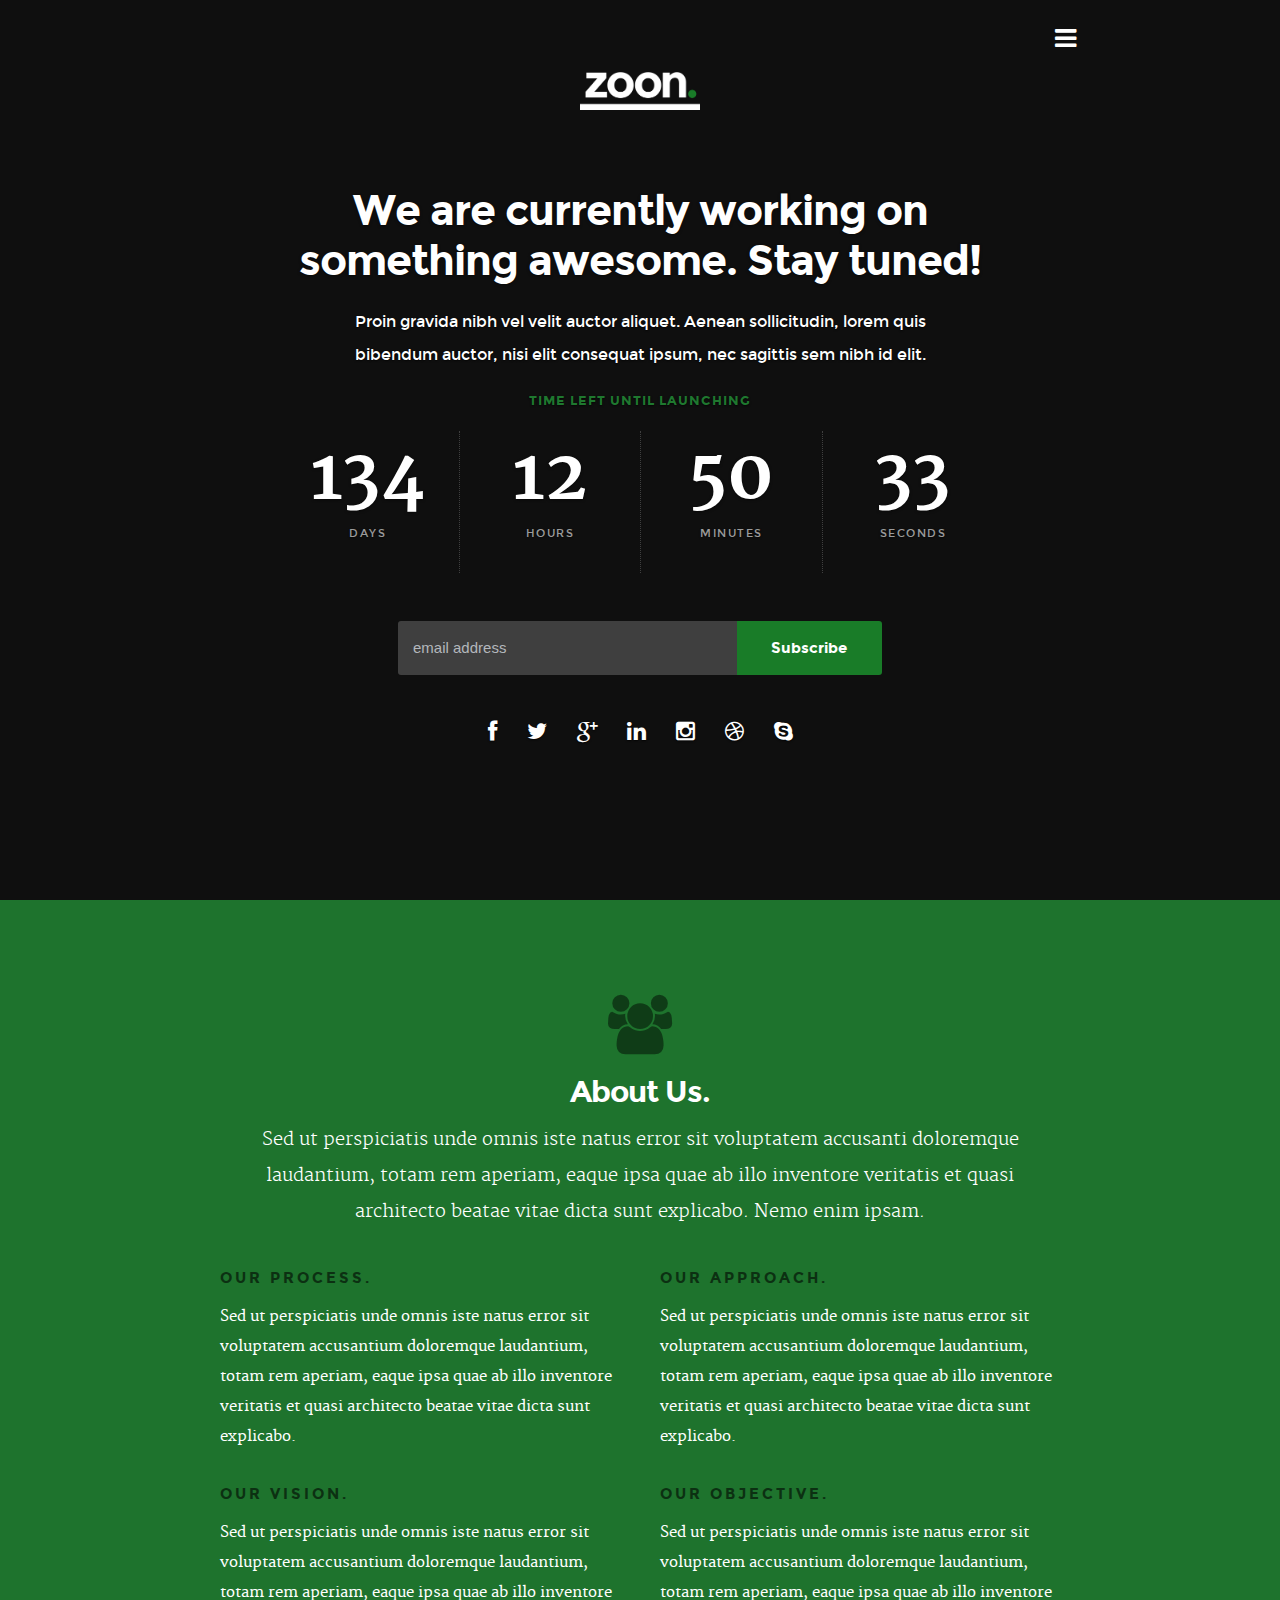
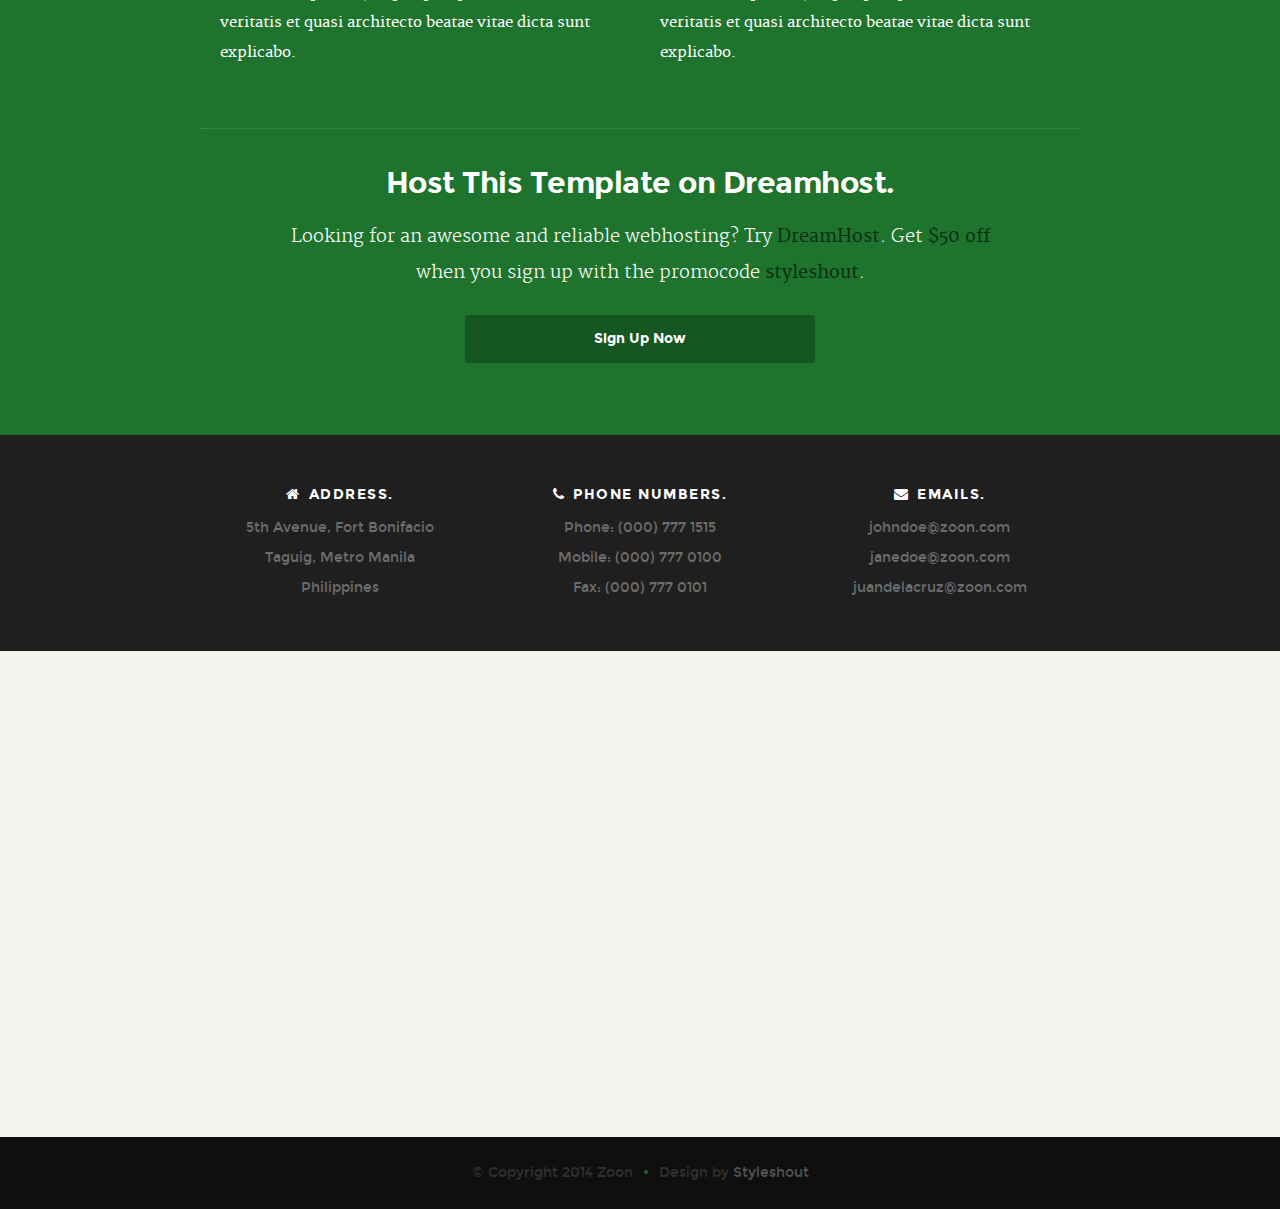
==== commit 64ffea87: "Поменял карту." ====
--- a/inner.html
+++ b/inner.html
@@ -199,9 +199,9 @@
 		   </div> <!-- end section-ads -->		         	         
 
 	   </div> <!-- end call-to-action -->		   	
-
+     
    </section> <!-- About Section End-->    
-
+   
 
    <!-- Location Section
    ================================================== -->
@@ -245,11 +245,10 @@
 
 		</div> <!-- end contacts -->
 
-	   <div id="map">
-
-	   	 <p class="map-error">Something went wrong... Unable to load map... Please try to enable javascript</p>   
-
-	   </div> <!-- end map -->
+	    <div id="map" >
+             <iframe src="https://yandex.ru/map-widget/v1/-/CBQ1jQRM8D" ></iframe>
+        </div>
+     <!-- end map -->
 
 	</section> <!-- end location section -->
 
@@ -276,12 +275,12 @@
 
    <!-- Java Script
    ================================================== -->
-   <script src="http://ajax.googleapis.com/ajax/libs/jquery/1.10.2/jquery.min.js"></script>
+   
    <script>window.jQuery || document.write('<script src="js2/jquery-1.10.2.min.js"><\/script>')</script>
    <script type="text/javascript" src="js/jquery-migrate-1.2.1.min.js"></script>
 
-	<script src="http://maps.google.com/maps/api/js?sensor=true" type="text/javascript"></script>
-   <script src="js2/gmaps.js"></script>
+	
+   
    <script src="js2/waypoints.js"></script>
    <script src="js2/jquery.countdown.js"></script>
    <script src="js2/jquery.placeholder.js"></script>
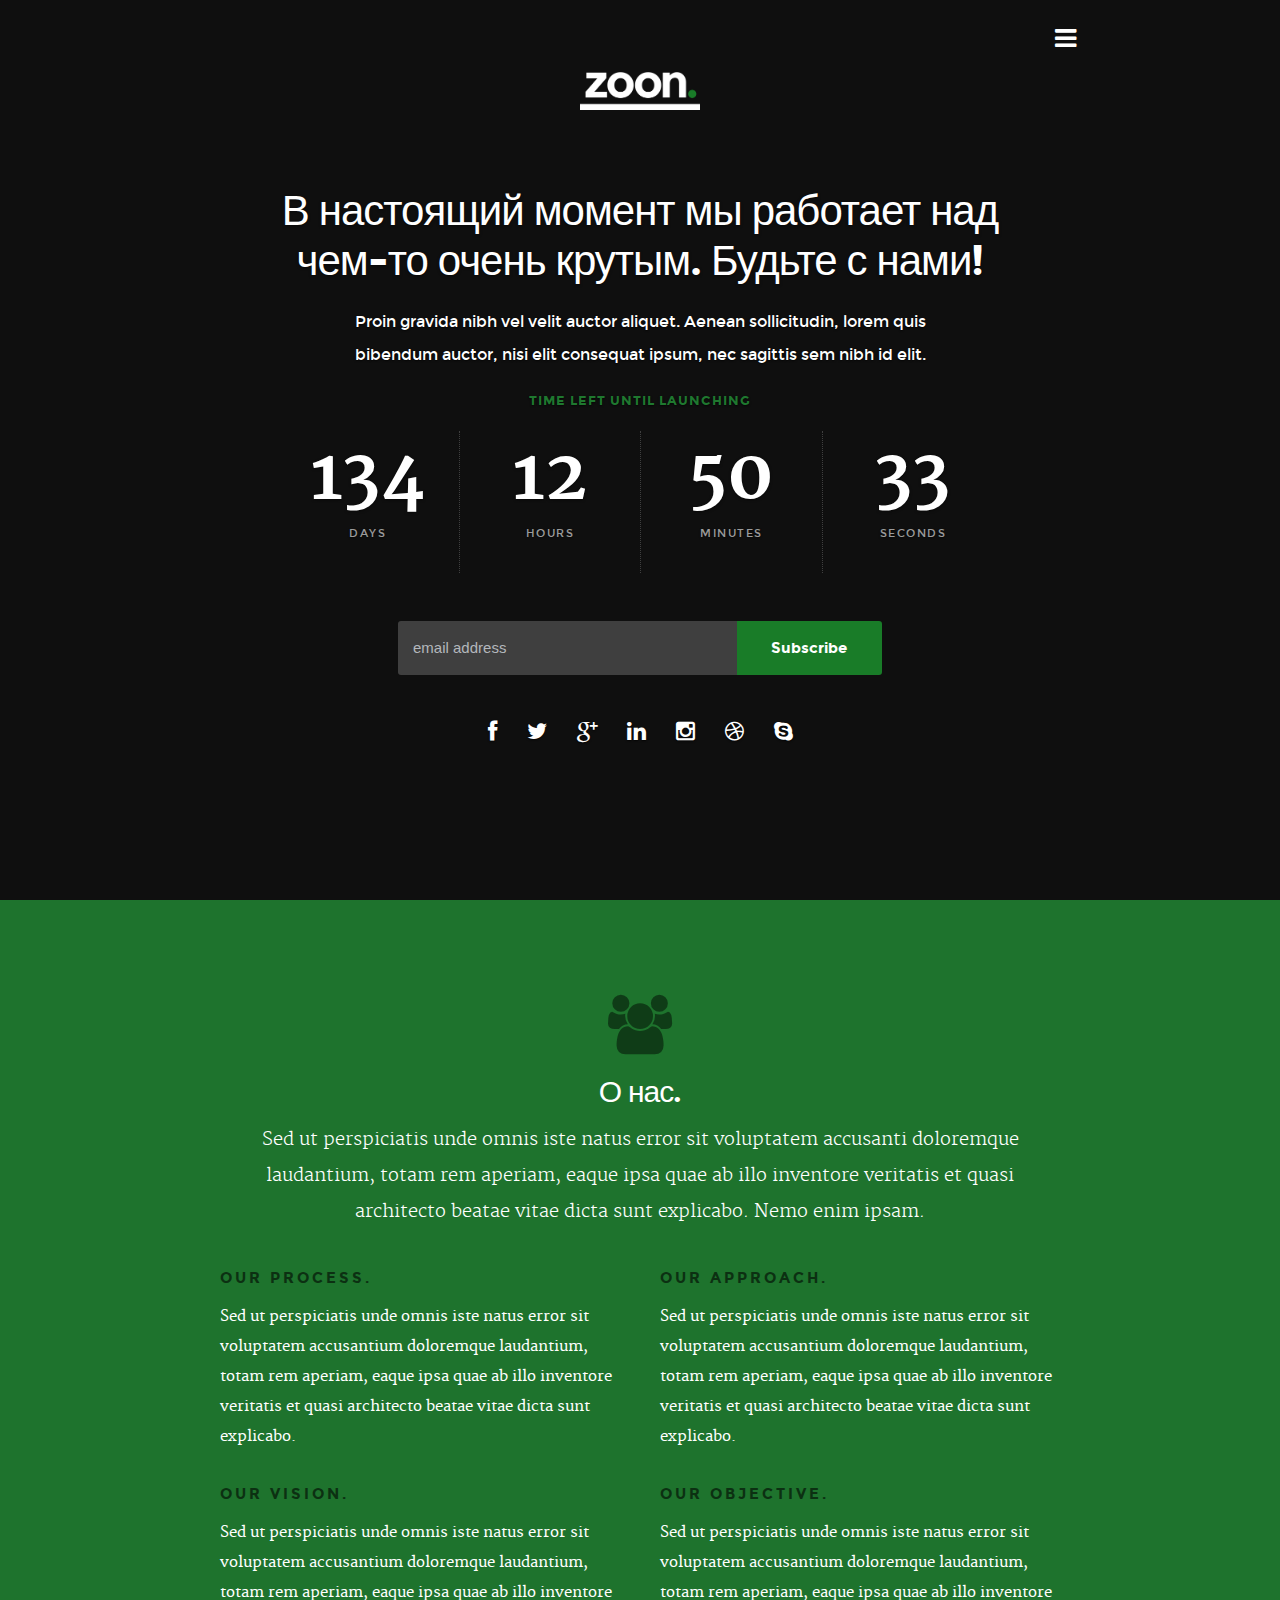
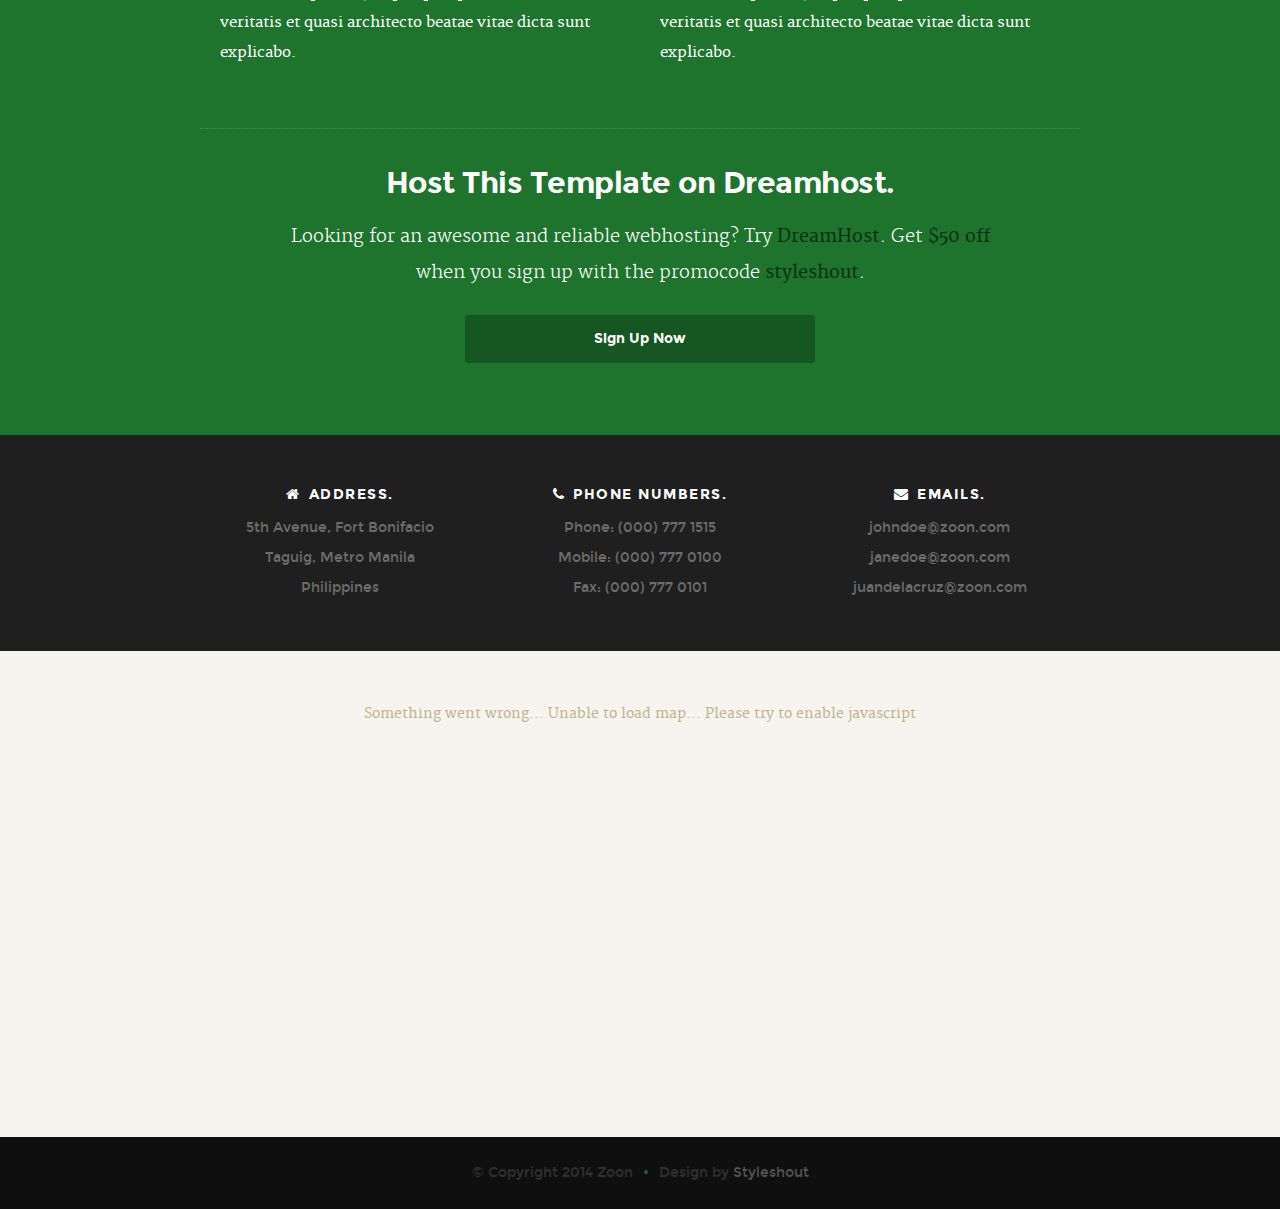
==== commit 9e99828b: "Merge pull request #7 from vladokk/rusification-for-inner-" ====
--- a/inner.html
+++ b/inner.html
@@ -57,9 +57,9 @@
 			   <a class="menu-btn" href="#" title="Hide navigation">Hide navigation</a>
 
 		      <ul id="nav" class="nav">
-		         <li class="current"><a class="smoothscroll" href="#home">Home</a></li>
-		         <li><a class="smoothscroll" href="#about">About</a></li>			         
-			      <li><a class="smoothscroll" href="#location">Location</a></li>
+		         <li class="current"><a class="smoothscroll" href="#home">Главная</a></li>
+		         <li><a class="smoothscroll" href="#about">О нас</a></li>			         
+			      <li><a class="smoothscroll" href="#location">Как нас найти</a></li>
 		      </ul> <!-- end #nav -->
 
 		   </nav> <!-- end #nav-wrap --> 	        
@@ -70,7 +70,7 @@
 
 	   	<div class="twelve columns">
 	   			
-	   		<h1>We are currently working on something awesome. Stay tuned!</h1>
+	   		<h1>В настоящий момент мы работает над чем-то очень крутым. Будьте с нами!</h1>
 
 	   		<p>Proin gravida nibh vel velit auctor aliquet. Aenean sollicitudin, lorem quis bibendum auctor, nisi elit consequat ipsum, nec sagittis sem nibh id elit.</p>
 
@@ -126,7 +126,7 @@
             	<i class="fa fa-group"></i>
          	</div>
 
-	         <h1>About Us.</h1>
+	         <h1>О нас.</h1>
 
 	         <p class="lead">Sed ut perspiciatis unde omnis iste natus error sit voluptatem accusanti doloremque laudantium, totam rem aperiam,
 	         eaque ipsa quae ab illo inventore veritatis et quasi architecto beatae vitae dicta sunt explicabo. Nemo enim ipsam. 
@@ -199,9 +199,9 @@
 		   </div> <!-- end section-ads -->		         	         
 
 	   </div> <!-- end call-to-action -->		   	
-     
+
    </section> <!-- About Section End-->    
-   
+
 
    <!-- Location Section
    ================================================== -->
@@ -245,10 +245,11 @@
 
 		</div> <!-- end contacts -->
 
-	    <div id="map" >
-             <iframe src="https://yandex.ru/map-widget/v1/-/CBQ1jQRM8D" ></iframe>
-        </div>
-     <!-- end map -->
+	   <div id="map">
+
+	   	 <p class="map-error">Something went wrong... Unable to load map... Please try to enable javascript</p>   
+
+	   </div> <!-- end map -->
 
 	</section> <!-- end location section -->
 
@@ -275,12 +276,12 @@
 
    <!-- Java Script
    ================================================== -->
-   
+   <script src="http://ajax.googleapis.com/ajax/libs/jquery/1.10.2/jquery.min.js"></script>
    <script>window.jQuery || document.write('<script src="js2/jquery-1.10.2.min.js"><\/script>')</script>
    <script type="text/javascript" src="js/jquery-migrate-1.2.1.min.js"></script>
 
-	
-   
+	<script src="http://maps.google.com/maps/api/js?sensor=true" type="text/javascript"></script>
+   <script src="js2/gmaps.js"></script>
    <script src="js2/waypoints.js"></script>
    <script src="js2/jquery.countdown.js"></script>
    <script src="js2/jquery.placeholder.js"></script>
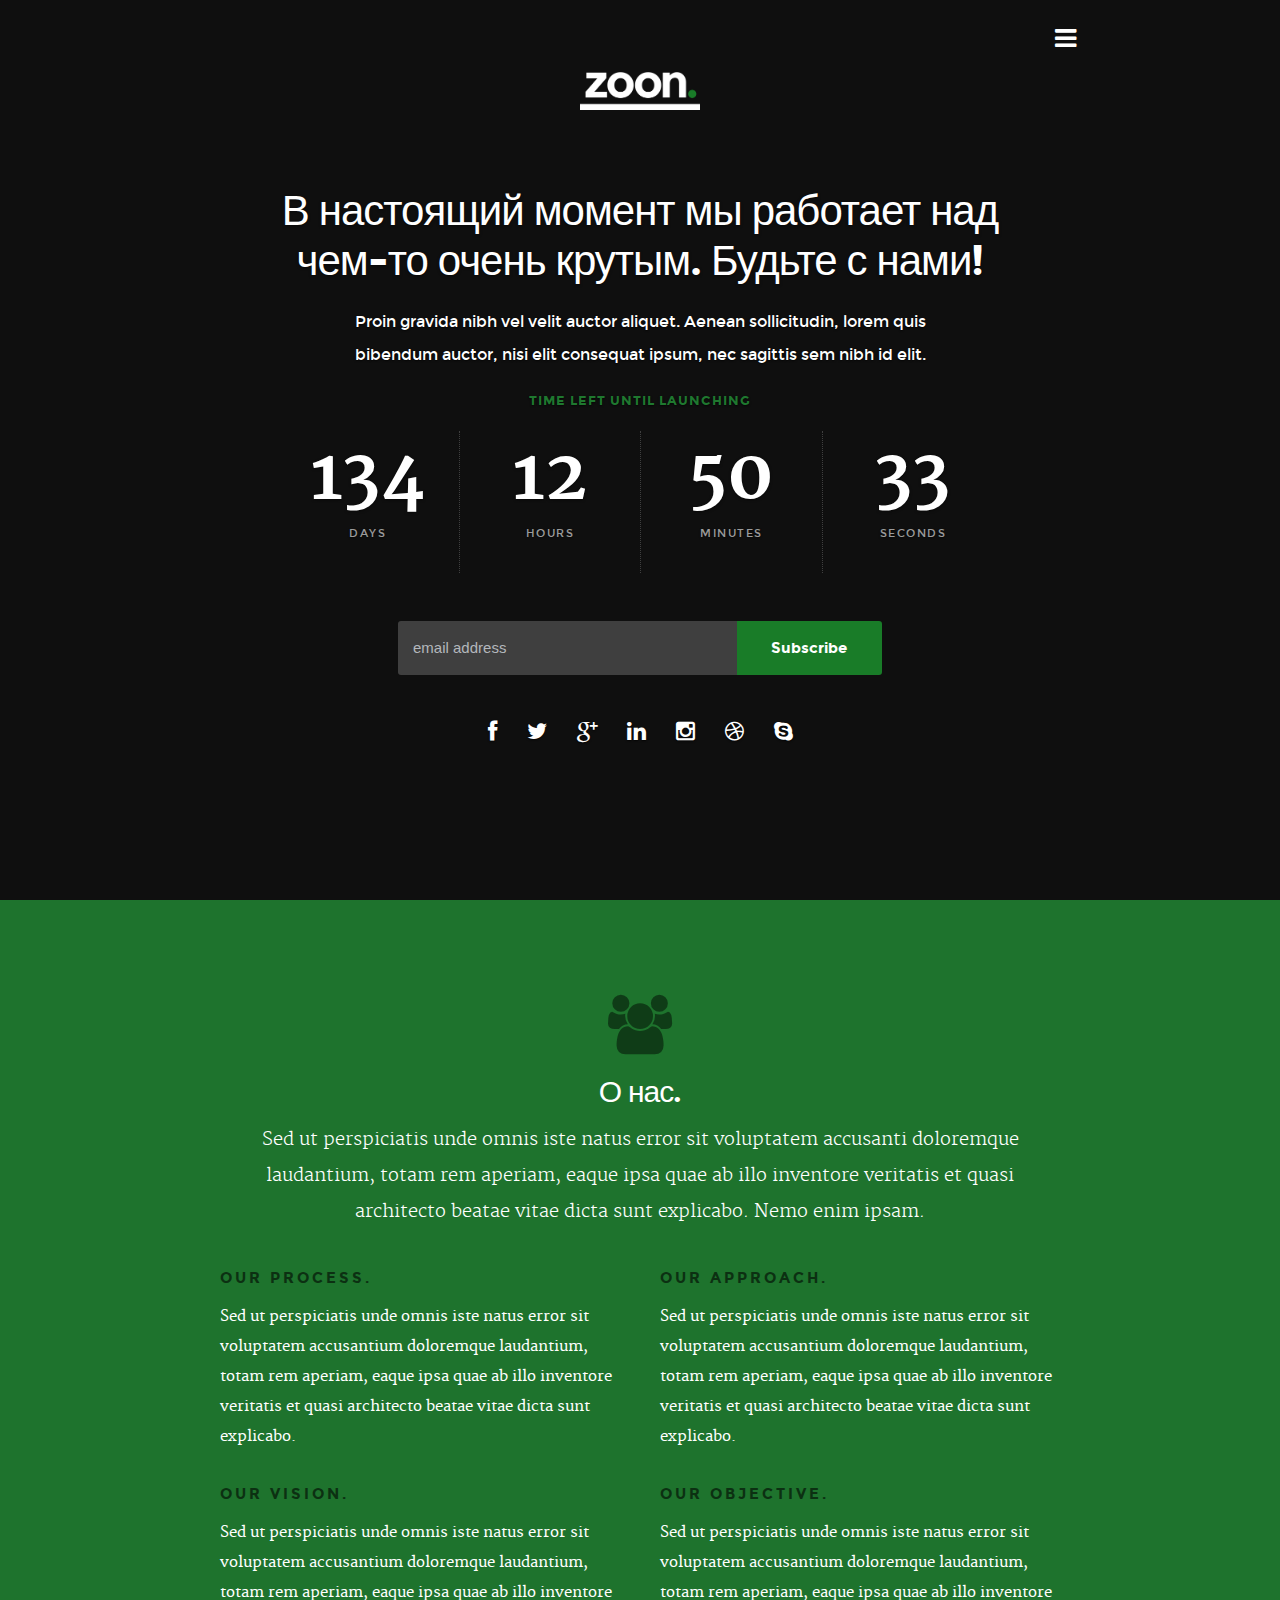
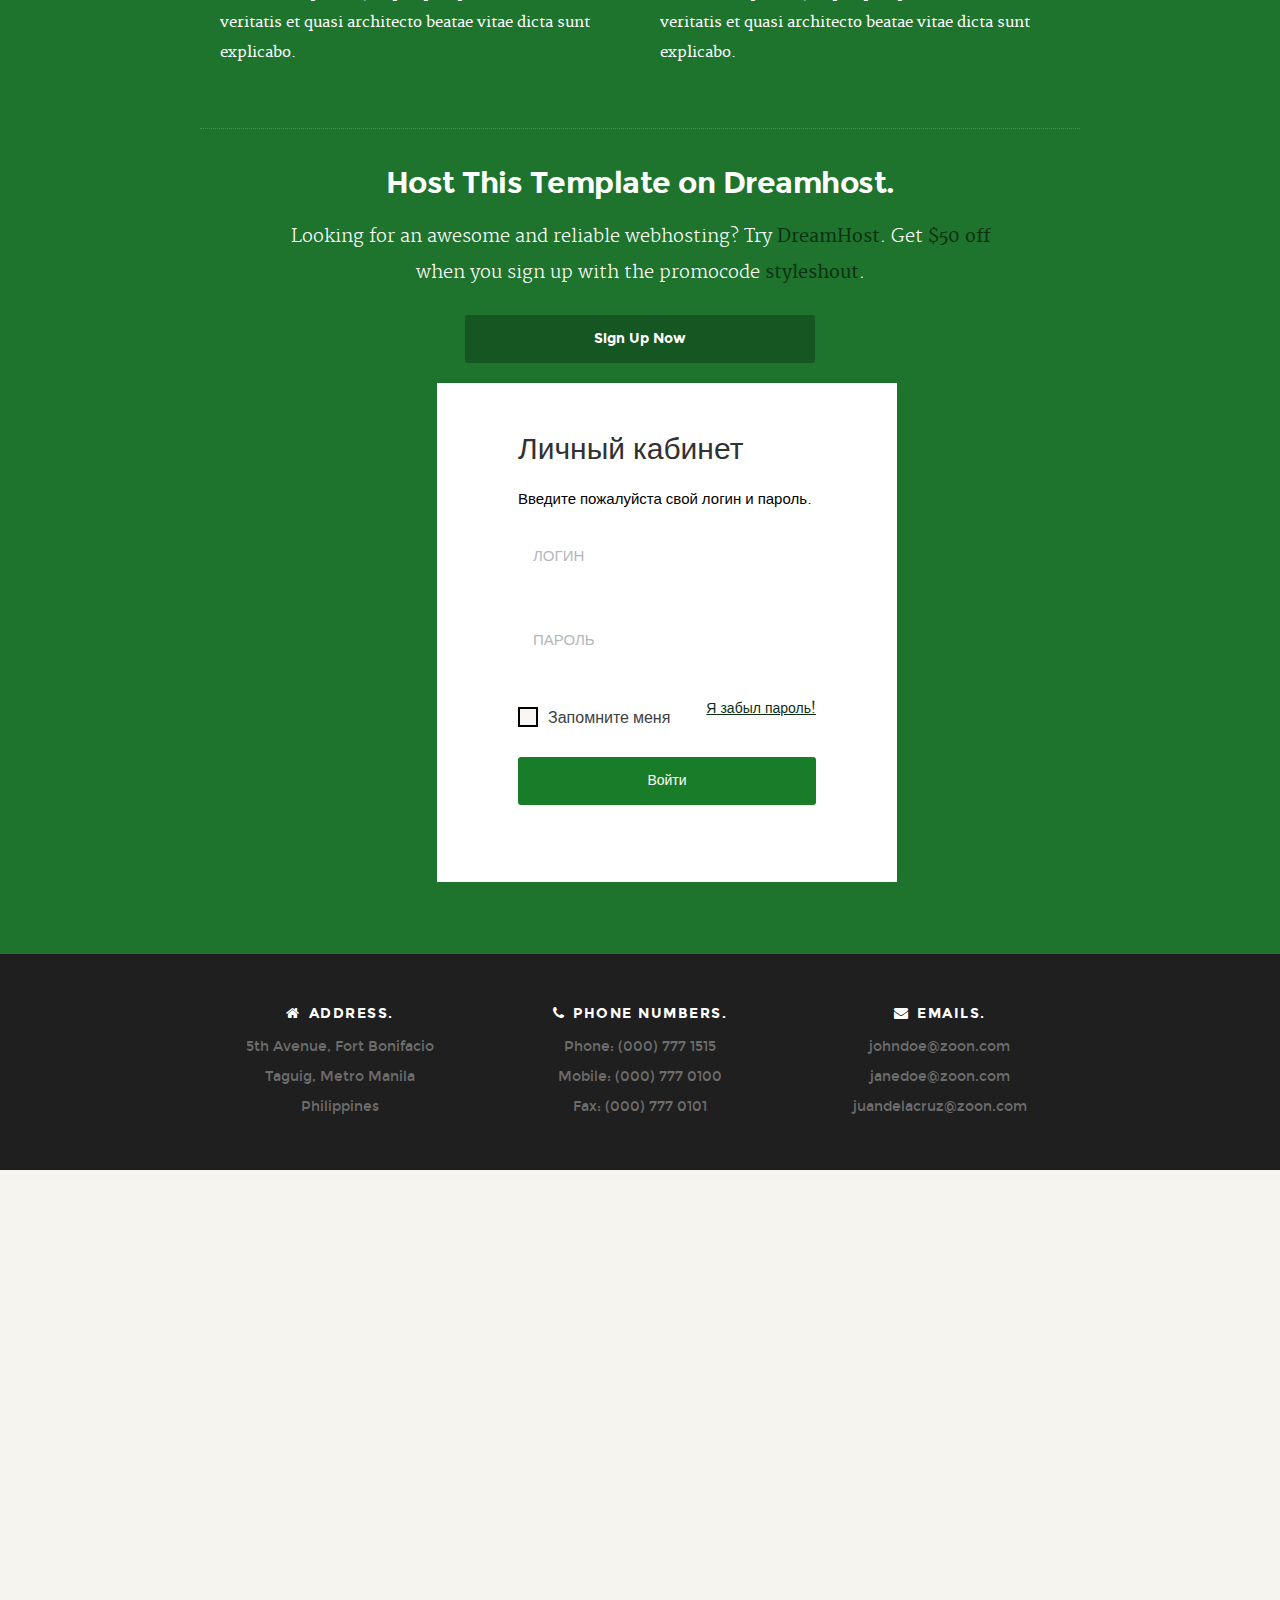
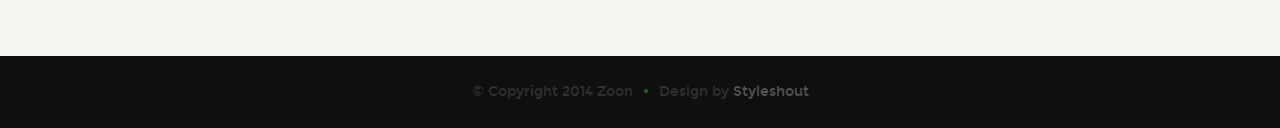
==== commit cb6f26c5: "Merge pull request #8 from vladokk/slider-to-inner" ====
--- a/inner.html
+++ b/inner.html
@@ -199,9 +199,26 @@
 		   </div> <!-- end section-ads -->		         	         
 
 	   </div> <!-- end call-to-action -->		   	
-
+     <div id="modal" class="modal">
+            <h2 class="modal_title">Личный кабинет</h2>
+            <p>Введите пожалуйста свой логин и пароль.</p>
+            <form class="login_form" method="post">
+                <input class="icon_user" type="text" name="login" placeholder="Логин">
+                <input class="icon_password" type="password"  name="password" placeholder="Пароль">
+                <div class="restore_block">
+                    <label class="login_checkbox">
+                      <input type="checkbox" name="remember">
+                      <span class="checkbox_indicator"></span>
+                      Запомните меня
+                    </label>
+                <a class="restore" href="#">Я забыл пароль!</a>
+                </div>
+
+                <button class="btn" type="submit">Войти</button>
+            </form>
+    </div>
    </section> <!-- About Section End-->    
-
+   
 
    <!-- Location Section
    ================================================== -->
@@ -245,11 +262,10 @@
 
 		</div> <!-- end contacts -->
 
-	   <div id="map">
-
-	   	 <p class="map-error">Something went wrong... Unable to load map... Please try to enable javascript</p>   
-
-	   </div> <!-- end map -->
+	    <div id="map" >
+             <iframe src="https://yandex.ru/map-widget/v1/-/CBQ1jQRM8D" ></iframe>
+        </div>
+     <!-- end map -->
 
 	</section> <!-- end location section -->
 
@@ -276,12 +292,12 @@
 
    <!-- Java Script
    ================================================== -->
-   <script src="http://ajax.googleapis.com/ajax/libs/jquery/1.10.2/jquery.min.js"></script>
+   
    <script>window.jQuery || document.write('<script src="js2/jquery-1.10.2.min.js"><\/script>')</script>
    <script type="text/javascript" src="js/jquery-migrate-1.2.1.min.js"></script>
 
-	<script src="http://maps.google.com/maps/api/js?sensor=true" type="text/javascript"></script>
-   <script src="js2/gmaps.js"></script>
+	
+   
    <script src="js2/waypoints.js"></script>
    <script src="js2/jquery.countdown.js"></script>
    <script src="js2/jquery.placeholder.js"></script>
--- a/css2/layout.css
+++ b/css2/layout.css
@@ -415,7 +415,105 @@
 	color: #1F1F1F;
 }
 
-
+.modal {
+    margin-top: 20px;
+    display: block;
+    width: 460px;
+    padding: 45px 81px;
+    color: #000000;
+    background: #ffffff url(../img/fon.jpg);
+    position: relative;
+    left: 437px;
+    z-index: 20;
+}
+.modal_title{
+  margin-bottom: 15px;
+  font-size: 30px;
+  line-height: 42px;
+}
+.modal p {
+  margin: 0;
+}
+.login_form {
+    margin-top: 11px;
+    margin-bottom: 14px;
+}
+.icon_user,
+.icon_password{
+    background: #f9f6f3;
+    border: 2px solid #000000;
+    width: 300px;
+    margin: 0;
+    margin-bottom: 9px;
+    padding: 7px 40px 8px 15px;
+    font-size: 14px;
+    line-height: 24px;
+    color: #000000;
+    text-transform: uppercase;
+}
+
+.login_form input:focus {
+    border: 2px solid #663d15;
+    outline: none;
+}
+.login_form input.icon_user {
+  background: url(../img/user.png) no-repeat 95%;
+}
+
+.login_form input.icon_password {
+  background: url(../img/locked.png) no-repeat 95%;
+}
+.restore_block {
+    display: -webkit-box;
+    display: -ms-flexbox;
+    display: flex;
+    -webkit-box-pack: justify;
+        -ms-flex-pack: justify;
+            justify-content: space-between;
+    margin-top: 5px;
+}
+.restore {
+    font-size: 14px;
+    text-decoration: underline;
+    line-height: inherit;
+    color: #000000;
+}
+.restore:hover {
+    text-decoration: none;
+}
+.login_form .btn {
+  width: 100%;
+  margin-top: 15px;
+}
+.login_checkbox {
+  position: relative;
+  padding-left: 30px;
+  cursor: pointer;
+}
+.login_checkbox:hover {
+  color: #663d15;
+}
+.login_checkbox input {
+    display: none;
+}
+.login_checkbox input + .checkbox_indicator {
+    position: absolute;
+    width: 20px;
+    height: 20px;
+    background: #f9f6f3;
+    border: 2px solid black;
+    top: 1px;
+    left: 0;
+}
+.login_checkbox input:checked + .checkbox_indicator::before {
+    content: "";
+    position: absolute;
+    width: 12px;
+    height: 12px;
+    background: url(../img/cross.png) no-repeat;
+    top: 2px;
+    left: 2px;
+}
 /* ------------------------------------------------------------------ */
 /* e. Footer
 /* ------------------------------------------------------------------ */
